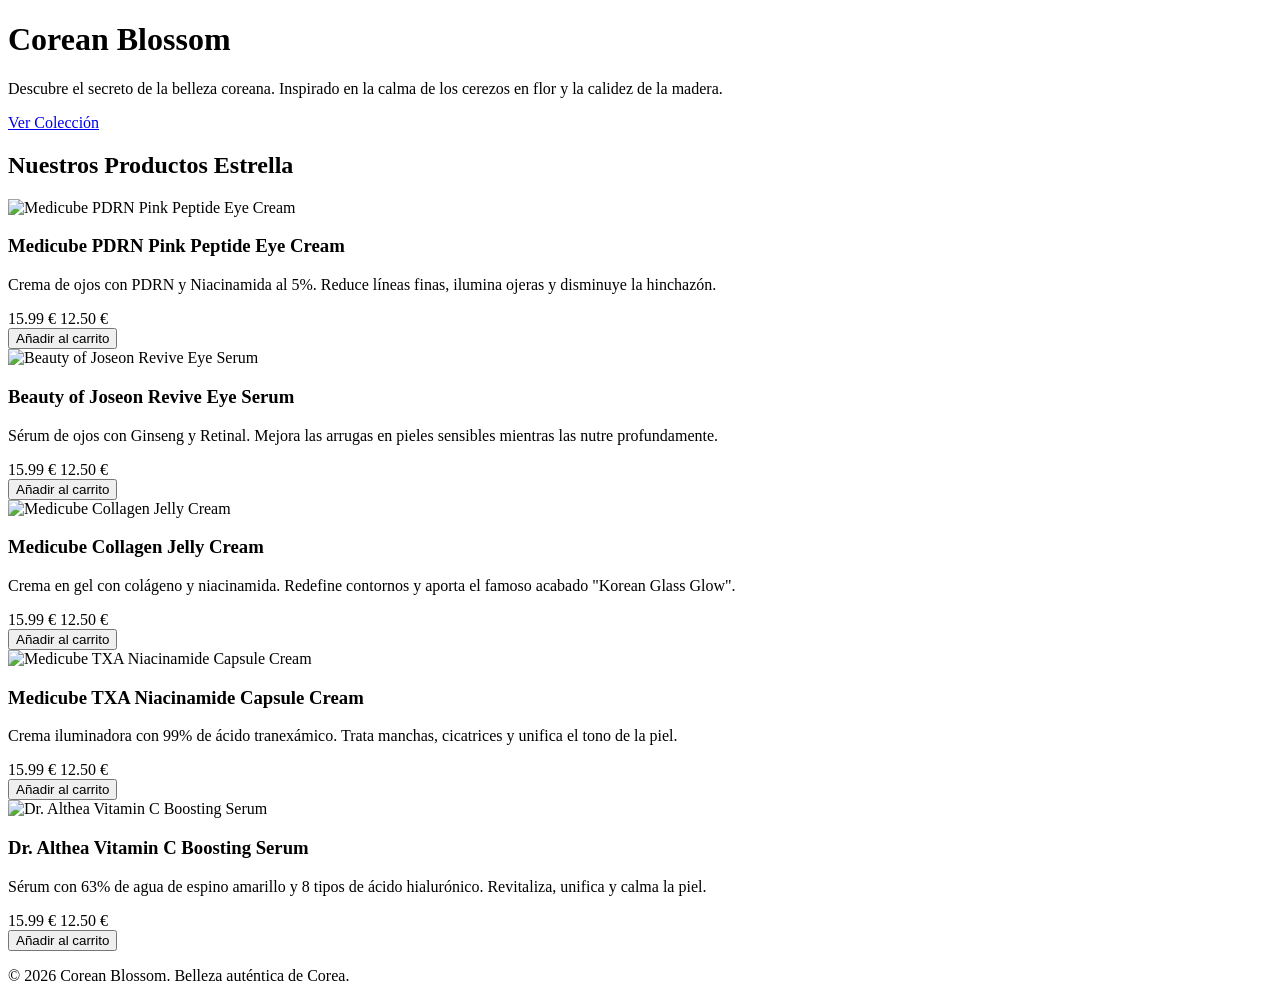
==== index.html @ 86ae6551 "Create index.html" ====
<!DOCTYPE html>
<html lang="es">
<head>
    <meta charset="UTF-8">
    <meta name="viewport" content="width=device-width, initial-scale=1.0">
    <title>Corean Blossom | Korean Skincare</title>
    <link rel="stylesheet" href="style.css">
    <!-- Fuentes de Google: Playfair Display (elegante) y Montserrat (moderna) -->
    <link href="https://fonts.googleapis.com/css2?family=Montserrat:wght@300;400;600&family=Playfair+Display:ital,wght@0,600;1,400&display=swap" rel="stylesheet">
</head>
<body>

    <!-- Cabecera / Hero Section -->
    <header class="hero">
        <div class="hero-content">
            <h1>Corean Blossom</h1>
            <p>Descubre el secreto de la belleza coreana. Inspirado en la calma de los cerezos en flor y la calidez de la madera.</p>
            <a href="#productos" class="btn-primary">Ver Colección</a>
        </div>
    </header>

    <!-- Sección de Productos -->
    <main id="productos" class="container">
        <h2 class="section-title">Nuestros Productos Estrella</h2>
        
        <div class="product-grid">

            <!-- Producto 1 -->
            <article class="product-card">
                <div class="image-container">
                    <img src="images/medicube-eye.jpg" alt="Medicube PDRN Pink Peptide Eye Cream">
                </div>
                <div class="product-info">
                    <h3>Medicube PDRN Pink Peptide Eye Cream</h3>
                    <p class="description">Crema de ojos con PDRN y Niacinamida al 5%. Reduce líneas finas, ilumina ojeras y disminuye la hinchazón.</p>
                    <div class="price-container">
                        <span class="old-price">15.99 €</span>
                        <span class="new-price">12.50 €</span>
                    </div>
                    <button class="btn-buy">Añadir al carrito</button>
                </div>
            </article>

            <!-- Producto 2 -->
            <article class="product-card">
                <div class="image-container">
                    <img src="images/joseon-serum.jpg" alt="Beauty of Joseon Revive Eye Serum">
                </div>
                <div class="product-info">
                    <h3>Beauty of Joseon Revive Eye Serum</h3>
                    <p class="description">Sérum de ojos con Ginseng y Retinal. Mejora las arrugas en pieles sensibles mientras las nutre profundamente.</p>
                    <div class="price-container">
                        <span class="old-price">15.99 €</span>
                        <span class="new-price">12.50 €</span>
                    </div>
                    <button class="btn-buy">Añadir al carrito</button>
                </div>
            </article>

            <!-- Producto 3 -->
            <article class="product-card">
                <div class="image-container">
                    <img src="images/medicube-jelly.jpg" alt="Medicube Collagen Jelly Cream">
                </div>
                <div class="product-info">
                    <h3>Medicube Collagen Jelly Cream</h3>
                    <p class="description">Crema en gel con colágeno y niacinamida. Redefine contornos y aporta el famoso acabado "Korean Glass Glow".</p>
                    <div class="price-container">
                        <span class="old-price">15.99 €</span>
                        <span class="new-price">12.50 €</span>
                    </div>
                    <button class="btn-buy">Añadir al carrito</button>
                </div>
            </article>

            <!-- Producto 4 -->
            <article class="product-card">
                <div class="image-container">
                    <img src="images/medicube-capsule.jpg" alt="Medicube TXA Niacinamide Capsule Cream">
                </div>
                <div class="product-info">
                    <h3>Medicube TXA Niacinamide Capsule Cream</h3>
                    <p class="description">Crema iluminadora con 99% de ácido tranexámico. Trata manchas, cicatrices y unifica el tono de la piel.</p>
                    <div class="price-container">
                        <span class="old-price">15.99 €</span>
                        <span class="new-price">12.50 €</span>
                    </div>
                    <button class="btn-buy">Añadir al carrito</button>
                </div>
            </article>

            <!-- Producto 5 -->
            <article class="product-card">
                <div class="image-container">
                    <img src="images/althea-serum.jpg" alt="Dr. Althea Vitamin C Boosting Serum">
                </div>
                <div class="product-info">
                    <h3>Dr. Althea Vitamin C Boosting Serum</h3>
                    <p class="description">Sérum con 63% de agua de espino amarillo y 8 tipos de ácido hialurónico. Revitaliza, unifica y calma la piel.</p>
                    <div class="price-container">
                        <span class="old-price">15.99 €</span>
                        <span class="new-price">12.50 €</span>
                    </div>
                    <button class="btn-buy">Añadir al carrito</button>
                </div>
            </article>

        </div>
    </main>

    <!-- Pie de página -->
    <footer>
        <p>&copy; 2026 Corean Blossom. Belleza auténtica de Corea.</p>
    </footer>

</body>
</html>
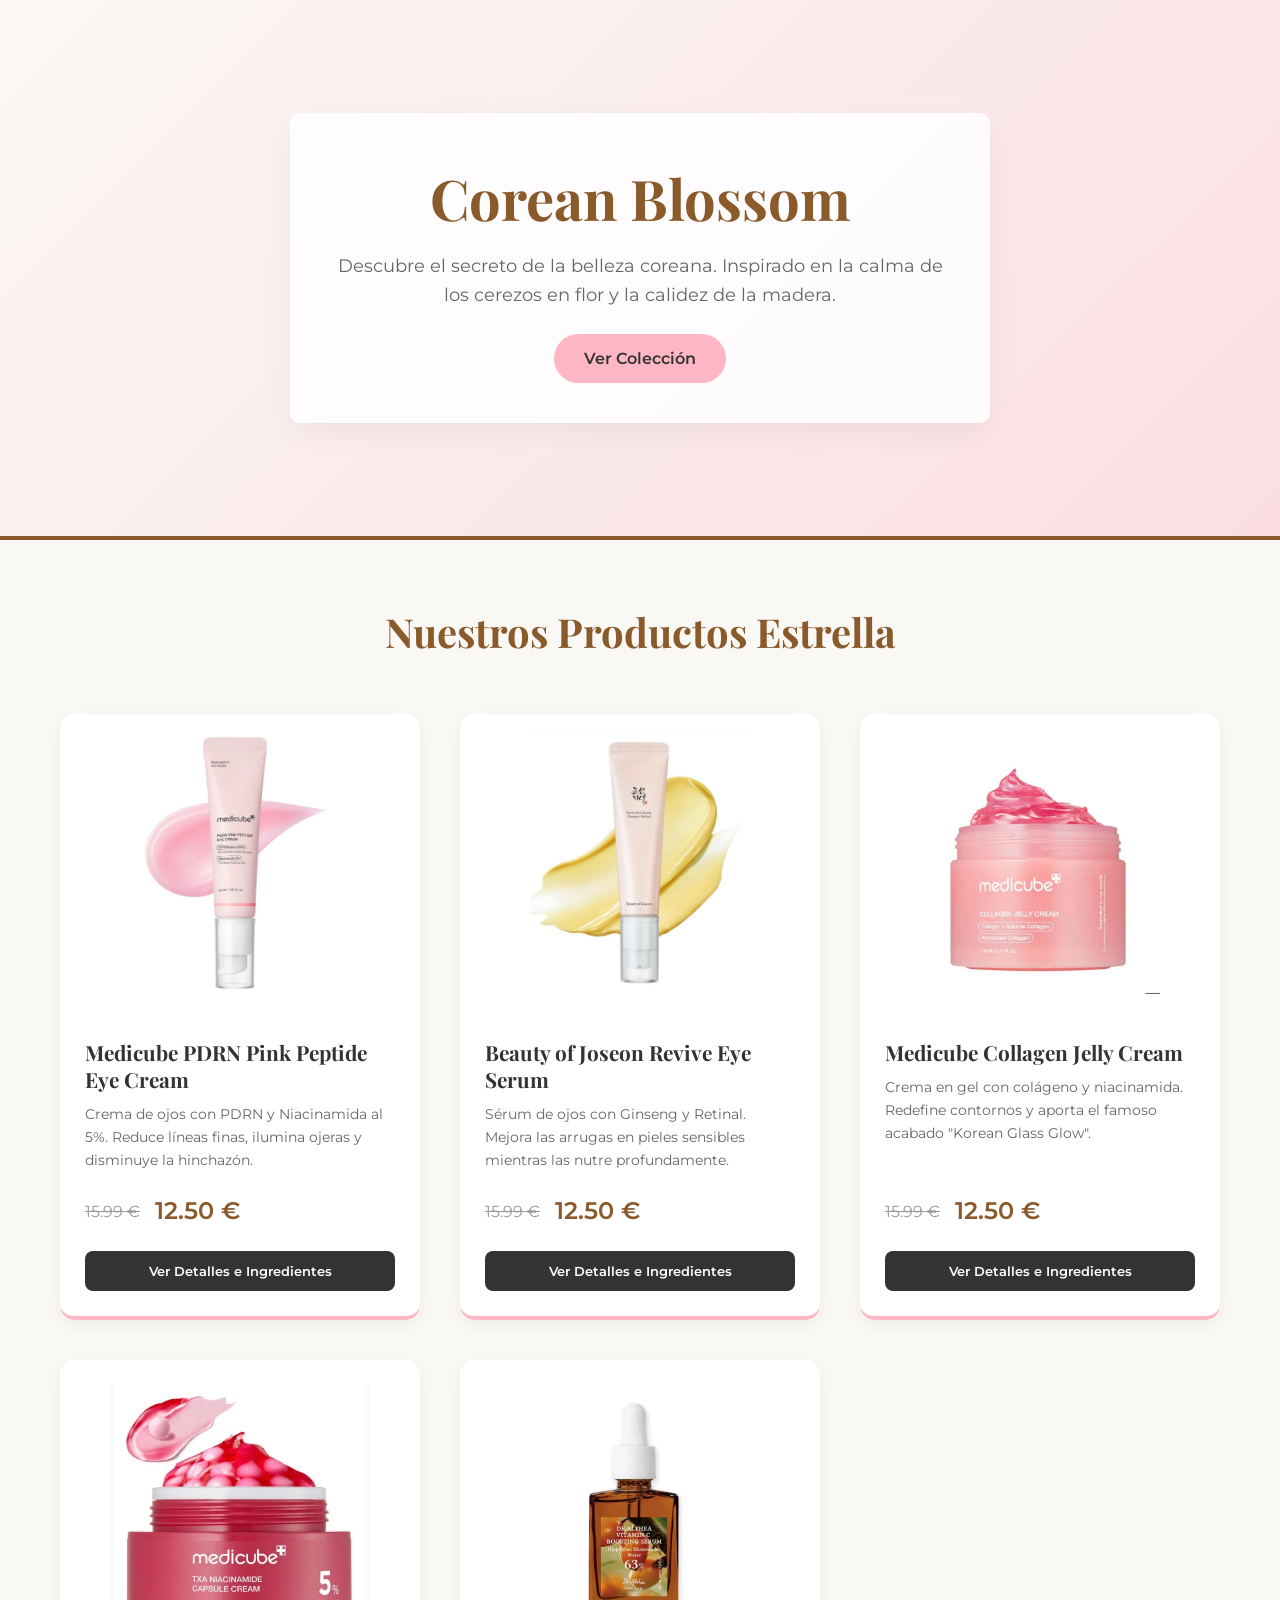
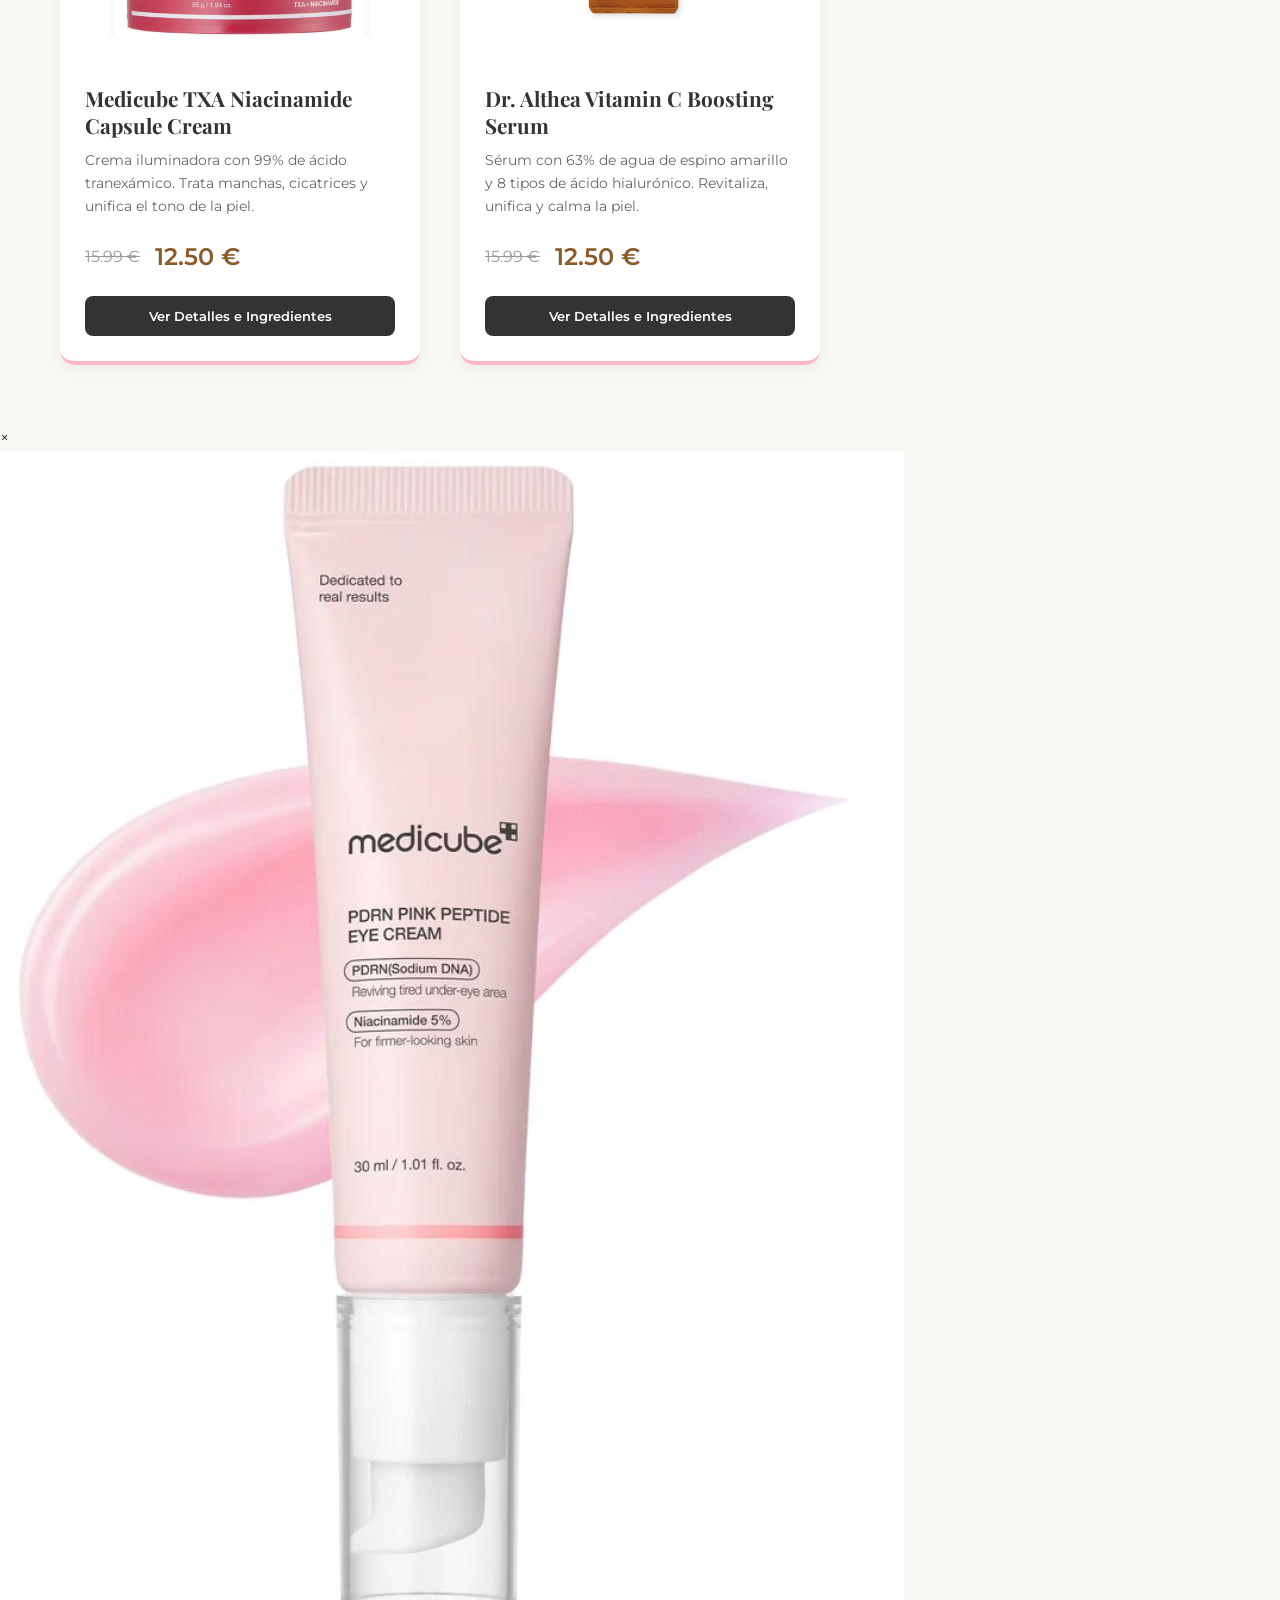
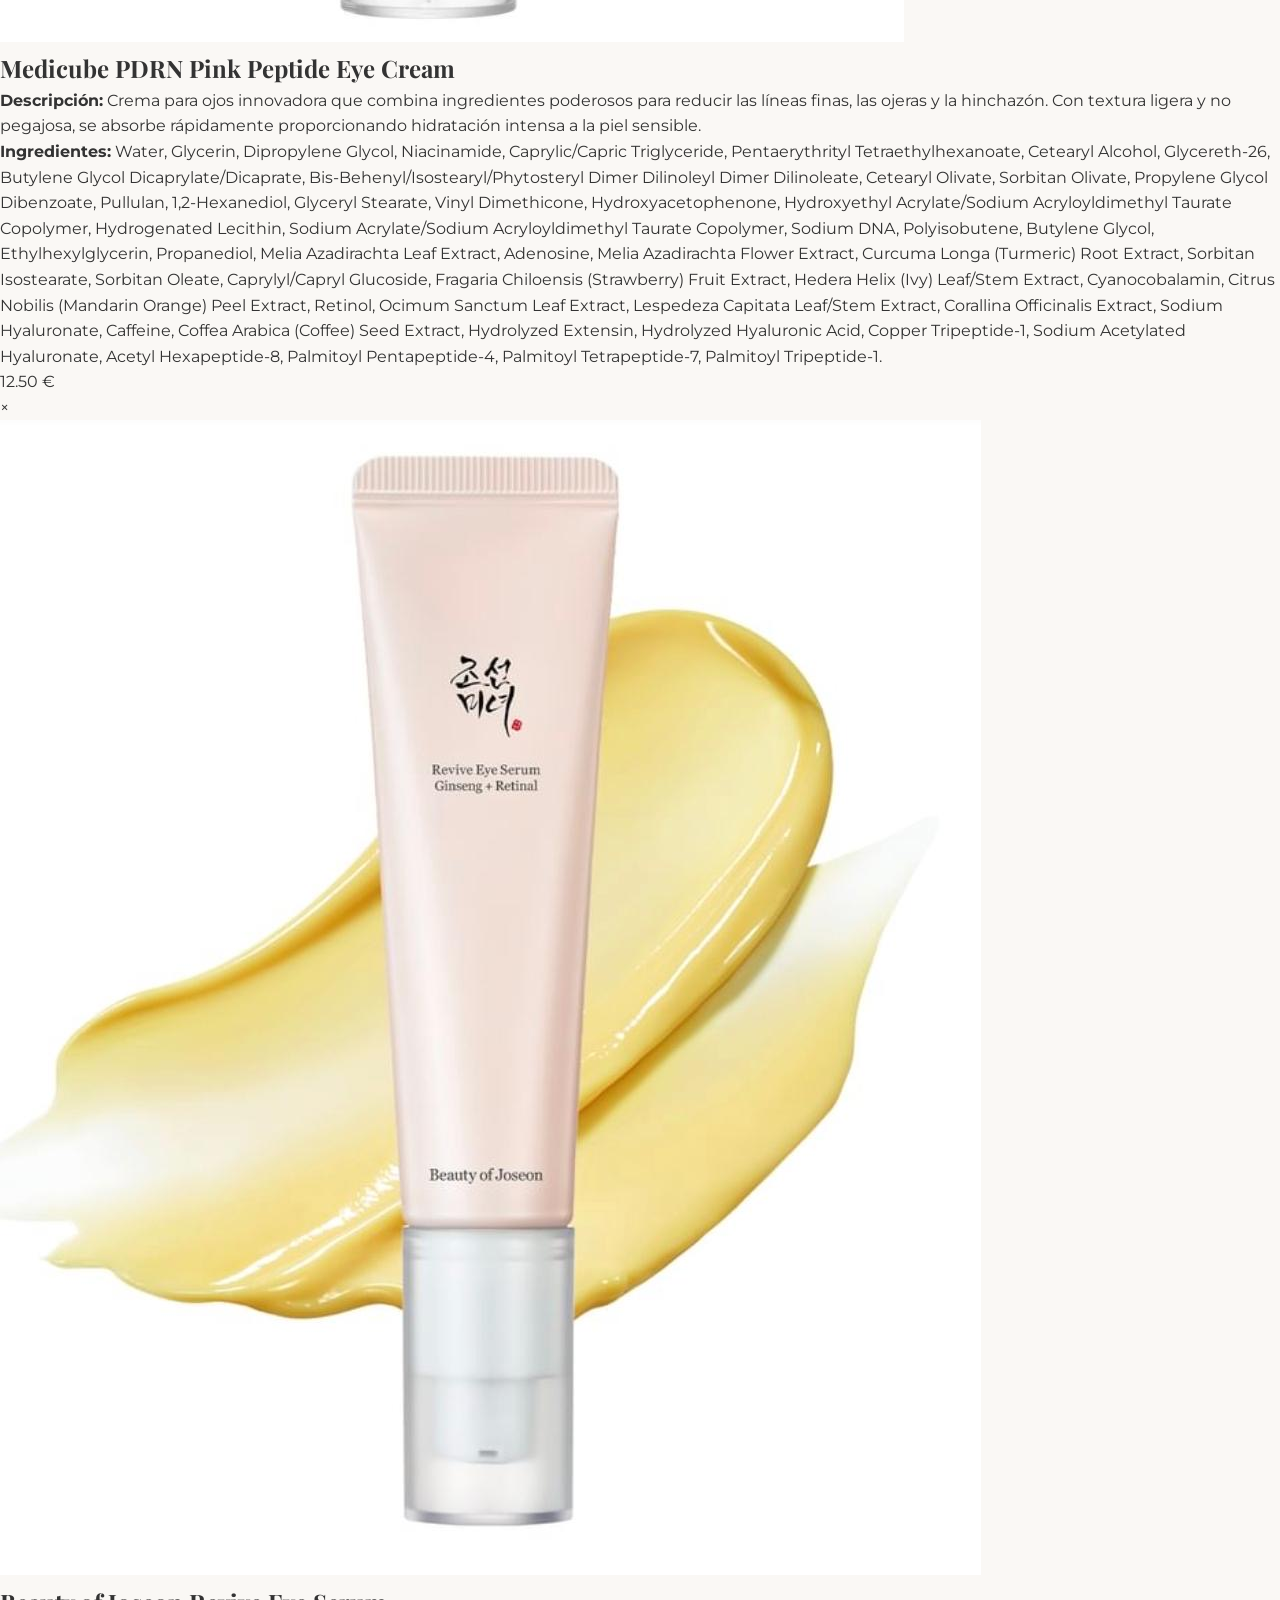
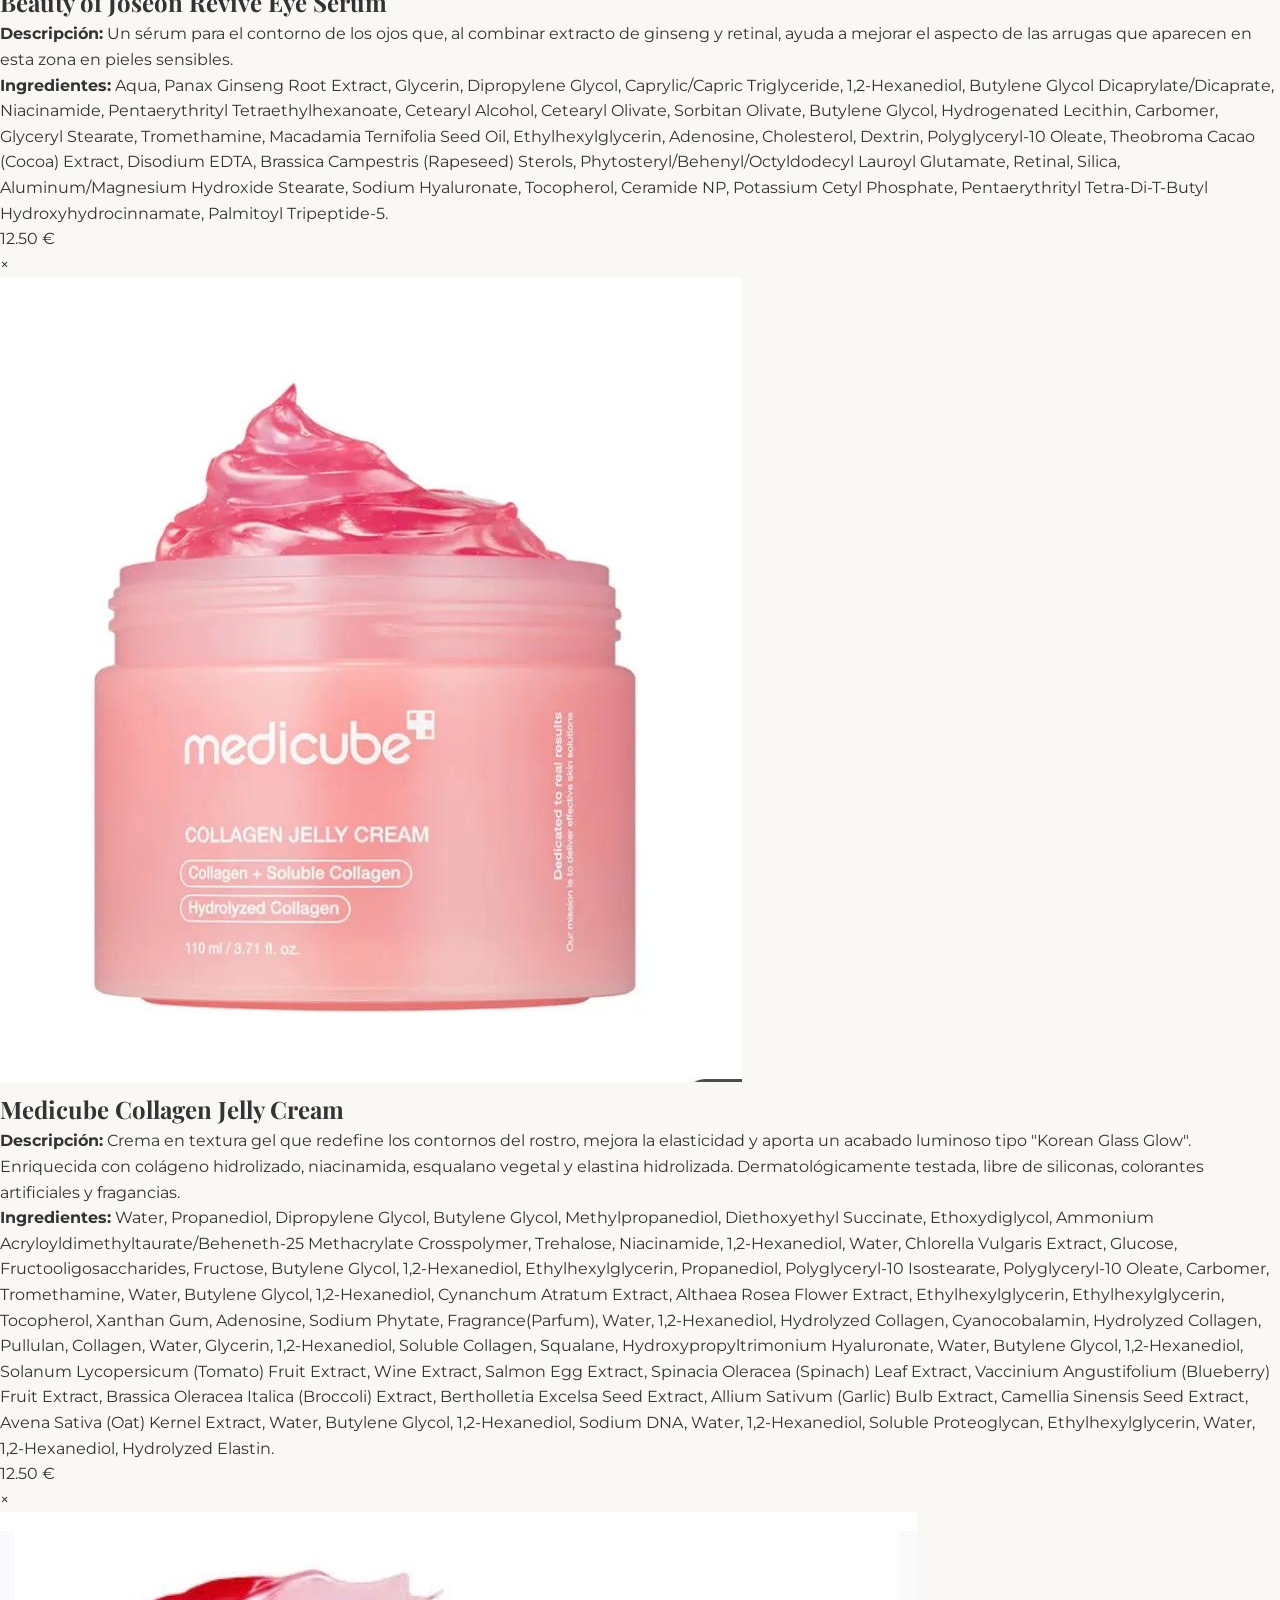
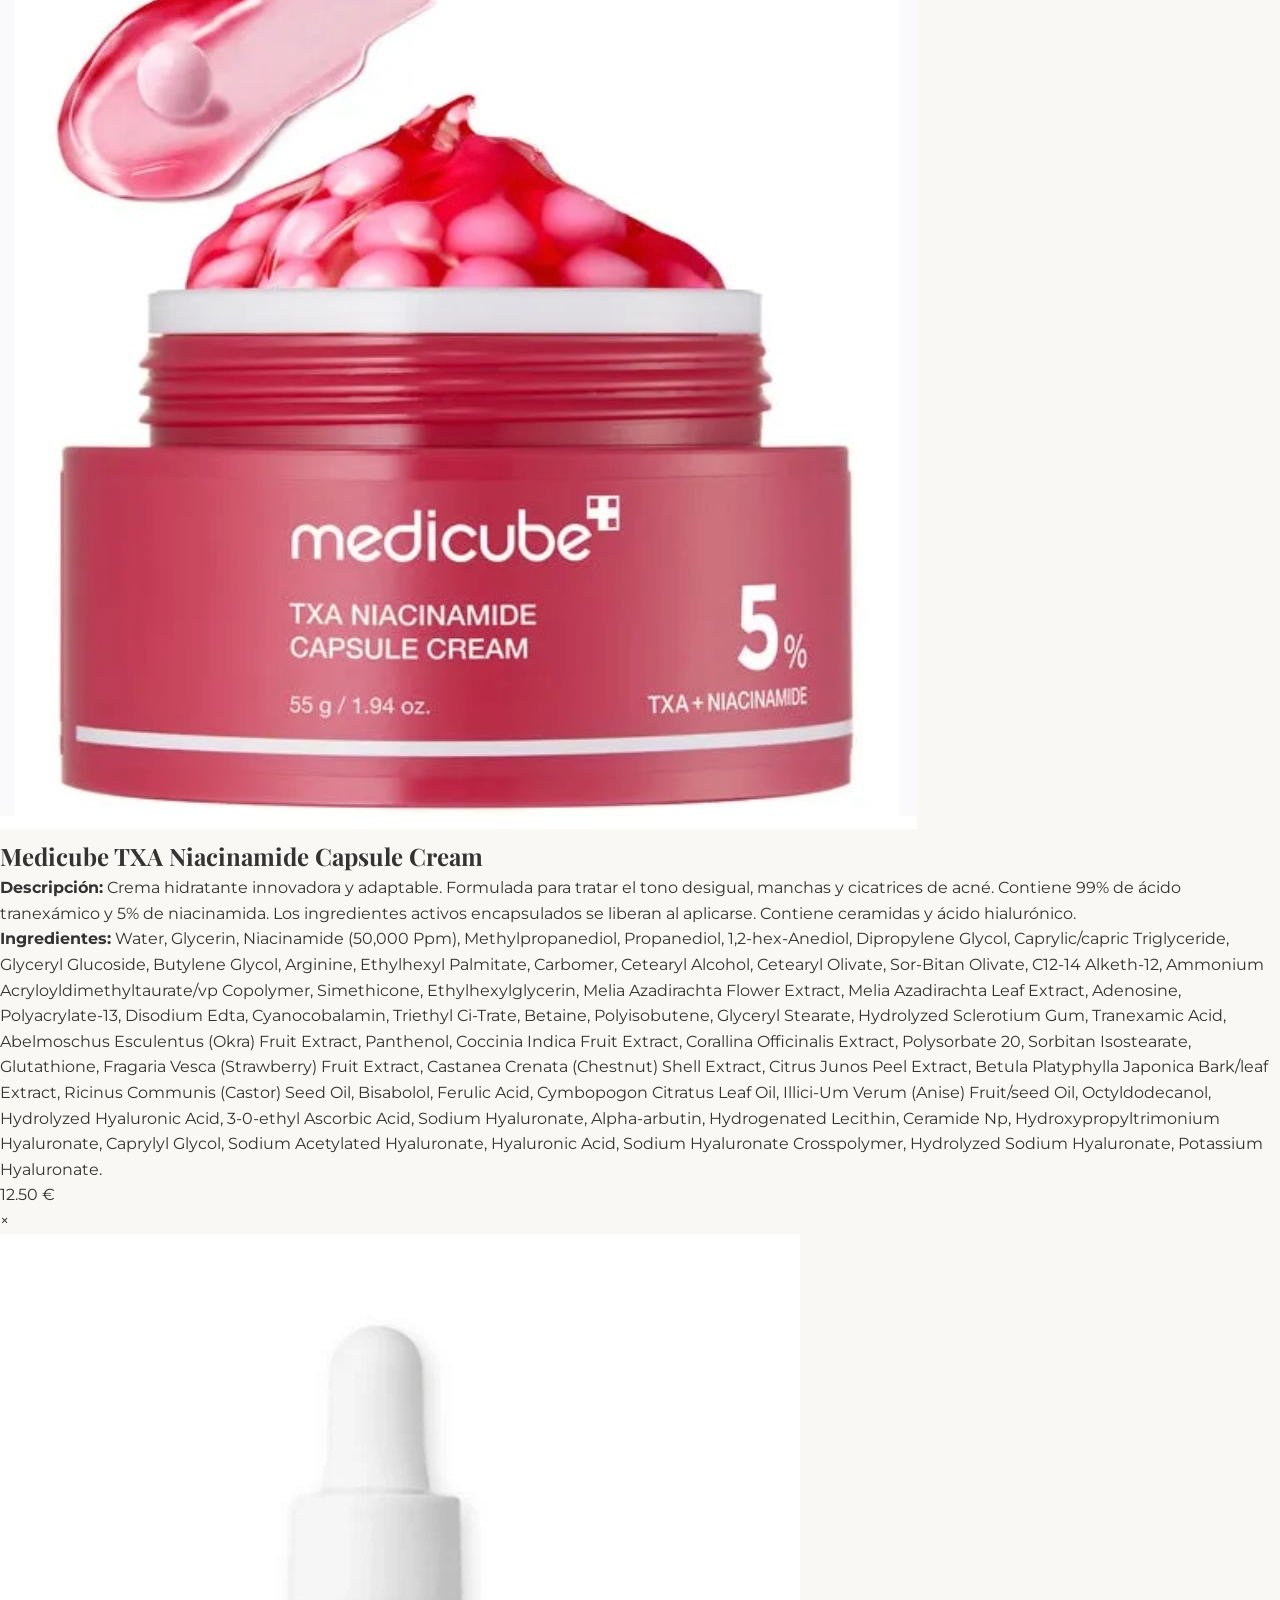
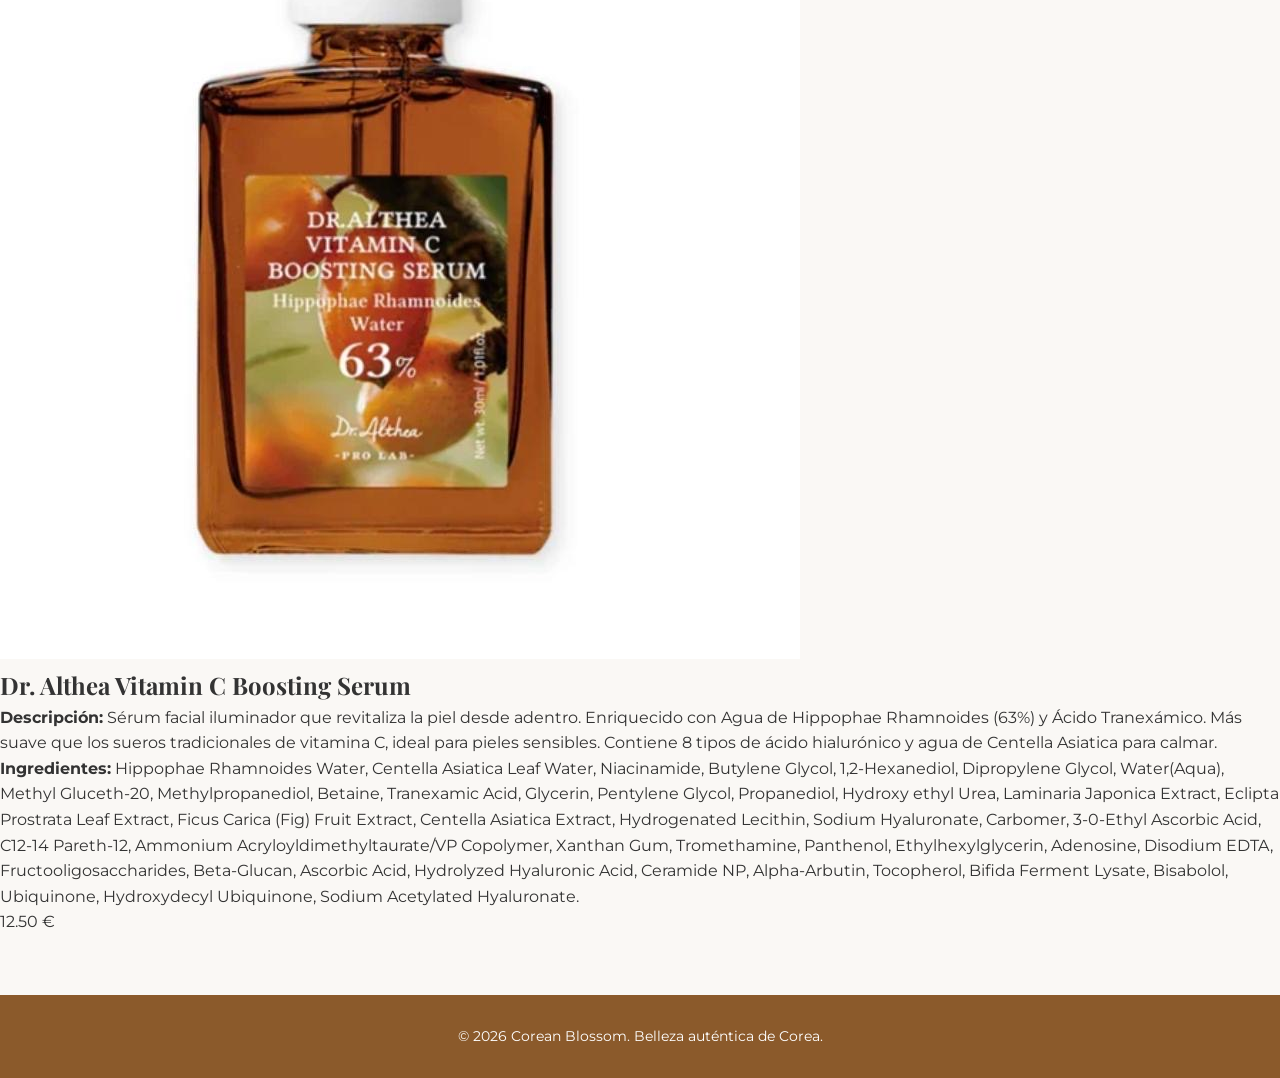
==== commit 875518ab: "Update index.html" ====
--- a/index.html
+++ b/index.html
@@ -5,7 +5,6 @@
     <meta name="viewport" content="width=device-width, initial-scale=1.0">
     <title>Corean Blossom | Korean Skincare</title>
     <link rel="stylesheet" href="style.css">
-    <!-- Fuentes de Google: Playfair Display (elegante) y Montserrat (moderna) -->
     <link href="https://fonts.googleapis.com/css2?family=Montserrat:wght@300;400;600&family=Playfair+Display:ital,wght@0,600;1,400&display=swap" rel="stylesheet">
 </head>
 <body>
@@ -37,7 +36,7 @@
                         <span class="old-price">15.99 €</span>
                         <span class="new-price">12.50 €</span>
                     </div>
-                    <button class="btn-buy">Añadir al carrito</button>
+                    <button class="btn-buy" onclick="openModal('modal1')">Ver Detalles e Ingredientes</button>
                 </div>
             </article>
 
@@ -53,7 +52,7 @@
                         <span class="old-price">15.99 €</span>
                         <span class="new-price">12.50 €</span>
                     </div>
-                    <button class="btn-buy">Añadir al carrito</button>
+                    <button class="btn-buy" onclick="openModal('modal2')">Ver Detalles e Ingredientes</button>
                 </div>
             </article>
 
@@ -69,7 +68,7 @@
                         <span class="old-price">15.99 €</span>
                         <span class="new-price">12.50 €</span>
                     </div>
-                    <button class="btn-buy">Añadir al carrito</button>
+                    <button class="btn-buy" onclick="openModal('modal3')">Ver Detalles e Ingredientes</button>
                 </div>
             </article>
 
@@ -85,7 +84,7 @@
                         <span class="old-price">15.99 €</span>
                         <span class="new-price">12.50 €</span>
                     </div>
-                    <button class="btn-buy">Añadir al carrito</button>
+                    <button class="btn-buy" onclick="openModal('modal4')">Ver Detalles e Ingredientes</button>
                 </div>
             </article>
 
@@ -101,17 +100,103 @@
                         <span class="old-price">15.99 €</span>
                         <span class="new-price">12.50 €</span>
                     </div>
-                    <button class="btn-buy">Añadir al carrito</button>
+                    <button class="btn-buy" onclick="openModal('modal5')">Ver Detalles e Ingredientes</button>
                 </div>
             </article>
 
         </div>
     </main>
+
+    <!-- ========================================== -->
+    <!-- VENTANAS MODALES (POP-UPS) -->
+    <!-- ========================================== -->
+
+    <!-- Modal 1 -->
+    <div id="modal1" class="modal">
+        <div class="modal-content">
+            <span class="close-btn" onclick="closeModal('modal1')">&times;</span>
+            <div class="modal-body">
+                <img src="images/medicube-eye.jpg" alt="Medicube Eye Cream" class="modal-img">
+                <div class="modal-text">
+                    <h2>Medicube PDRN Pink Peptide Eye Cream</h2>
+                    <p><strong>Descripción:</strong> Crema para ojos innovadora que combina ingredientes poderosos para reducir las líneas finas, las ojeras y la hinchazón. Con textura ligera y no pegajosa, se absorbe rápidamente proporcionando hidratación intensa a la piel sensible.</p>
+                    <p class="ingredients"><strong>Ingredientes:</strong> Water, Glycerin, Dipropylene Glycol, Niacinamide, Caprylic/Capric Triglyceride, Pentaerythrityl Tetraethylhexanoate, Cetearyl Alcohol, Glycereth-26, Butylene Glycol Dicaprylate/Dicaprate, Bis-Behenyl/Isostearyl/Phytosteryl Dimer Dilinoleyl Dimer Dilinoleate, Cetearyl Olivate, Sorbitan Olivate, Propylene Glycol Dibenzoate, Pullulan, 1,2-Hexanediol, Glyceryl Stearate, Vinyl Dimethicone, Hydroxyacetophenone, Hydroxyethyl Acrylate/Sodium Acryloyldimethyl Taurate Copolymer, Hydrogenated Lecithin, Sodium Acrylate/Sodium Acryloyldimethyl Taurate Copolymer, Sodium DNA, Polyisobutene, Butylene Glycol, Ethylhexylglycerin, Propanediol, Melia Azadirachta Leaf Extract, Adenosine, Melia Azadirachta Flower Extract, Curcuma Longa (Turmeric) Root Extract, Sorbitan Isostearate, Sorbitan Oleate, Caprylyl/Capryl Glucoside, Fragaria Chiloensis (Strawberry) Fruit Extract, Hedera Helix (Ivy) Leaf/Stem Extract, Cyanocobalamin, Citrus Nobilis (Mandarin Orange) Peel Extract, Retinol, Ocimum Sanctum Leaf Extract, Lespedeza Capitata Leaf/Stem Extract, Corallina Officinalis Extract, Sodium Hyaluronate, Caffeine, Coffea Arabica (Coffee) Seed Extract, Hydrolyzed Extensin, Hydrolyzed Hyaluronic Acid, Copper Tripeptide-1, Sodium Acetylated Hyaluronate, Acetyl Hexapeptide-8, Palmitoyl Pentapeptide-4, Palmitoyl Tetrapeptide-7, Palmitoyl Tripeptide-1.</p>
+                    <div class="modal-price">12.50 €</div>
+                </div>
+            </div>
+        </div>
+    </div>
+
+    <!-- Modal 2 -->
+    <div id="modal2" class="modal">
+        <div class="modal-content">
+            <span class="close-btn" onclick="closeModal('modal2')">&times;</span>
+            <div class="modal-body">
+                <img src="images/joseon-serum.jpg" alt="Beauty of Joseon" class="modal-img">
+                <div class="modal-text">
+                    <h2>Beauty of Joseon Revive Eye Serum</h2>
+                    <p><strong>Descripción:</strong> Un sérum para el contorno de los ojos que, al combinar extracto de ginseng y retinal, ayuda a mejorar el aspecto de las arrugas que aparecen en esta zona en pieles sensibles.</p>
+                    <p class="ingredients"><strong>Ingredientes:</strong> Aqua, Panax Ginseng Root Extract, Glycerin, Dipropylene Glycol, Caprylic/Capric Triglyceride, 1,2-Hexanediol, Butylene Glycol Dicaprylate/Dicaprate, Niacinamide, Pentaerythrityl Tetraethylhexanoate, Cetearyl Alcohol, Cetearyl Olivate, Sorbitan Olivate, Butylene Glycol, Hydrogenated Lecithin, Carbomer, Glyceryl Stearate, Tromethamine, Macadamia Ternifolia Seed Oil, Ethylhexylglycerin, Adenosine, Cholesterol, Dextrin, Polyglyceryl-10 Oleate, Theobroma Cacao (Cocoa) Extract, Disodium EDTA, Brassica Campestris (Rapeseed) Sterols, Phytosteryl/Behenyl/Octyldodecyl Lauroyl Glutamate, Retinal, Silica, Aluminum/Magnesium Hydroxide Stearate, Sodium Hyaluronate, Tocopherol, Ceramide NP, Potassium Cetyl Phosphate, Pentaerythrityl Tetra-Di-T-Butyl Hydroxyhydrocinnamate, Palmitoyl Tripeptide-5.</p>
+                    <div class="modal-price">12.50 €</div>
+                </div>
+            </div>
+        </div>
+    </div>
+
+    <!-- Modal 3 -->
+    <div id="modal3" class="modal">
+        <div class="modal-content">
+            <span class="close-btn" onclick="closeModal('modal3')">&times;</span>
+            <div class="modal-body">
+                <img src="images/medicube-jelly.jpg" alt="Medicube Jelly Cream" class="modal-img">
+                <div class="modal-text">
+                    <h2>Medicube Collagen Jelly Cream</h2>
+                    <p><strong>Descripción:</strong> Crema en textura gel que redefine los contornos del rostro, mejora la elasticidad y aporta un acabado luminoso tipo "Korean Glass Glow". Enriquecida con colágeno hidrolizado, niacinamida, esqualano vegetal y elastina hidrolizada. Dermatológicamente testada, libre de siliconas, colorantes artificiales y fragancias.</p>
+                    <p class="ingredients"><strong>Ingredientes:</strong> Water, Propanediol, Dipropylene Glycol, Butylene Glycol, Methylpropanediol, Diethoxyethyl Succinate, Ethoxydiglycol, Ammonium Acryloyldimethyltaurate/Beheneth-25 Methacrylate Crosspolymer, Trehalose, Niacinamide, 1,2-Hexanediol, Water, Chlorella Vulgaris Extract, Glucose, Fructooligosaccharides, Fructose, Butylene Glycol, 1,2-Hexanediol, Ethylhexylglycerin, Propanediol, Polyglyceryl-10 Isostearate, Polyglyceryl-10 Oleate, Carbomer, Tromethamine, Water, Butylene Glycol, 1,2-Hexanediol, Cynanchum Atratum Extract, Althaea Rosea Flower Extract, Ethylhexylglycerin, Ethylhexylglycerin, Tocopherol, Xanthan Gum, Adenosine, Sodium Phytate, Fragrance(Parfum), Water, 1,2-Hexanediol, Hydrolyzed Collagen, Cyanocobalamin, Hydrolyzed Collagen, Pullulan, Collagen, Water, Glycerin, 1,2-Hexanediol, Soluble Collagen, Squalane, Hydroxypropyltrimonium Hyaluronate, Water, Butylene Glycol, 1,2-Hexanediol, Solanum Lycopersicum (Tomato) Fruit Extract, Wine Extract, Salmon Egg Extract, Spinacia Oleracea (Spinach) Leaf Extract, Vaccinium Angustifolium (Blueberry) Fruit Extract, Brassica Oleracea Italica (Broccoli) Extract, Bertholletia Excelsa Seed Extract, Allium Sativum (Garlic) Bulb Extract, Camellia Sinensis Seed Extract, Avena Sativa (Oat) Kernel Extract, Water, Butylene Glycol, 1,2-Hexanediol, Sodium DNA, Water, 1,2-Hexanediol, Soluble Proteoglycan, Ethylhexylglycerin, Water, 1,2-Hexanediol, Hydrolyzed Elastin.</p>
+                    <div class="modal-price">12.50 €</div>
+                </div>
+            </div>
+        </div>
+    </div>
+
+    <!-- Modal 4 -->
+    <div id="modal4" class="modal">
+        <div class="modal-content">
+            <span class="close-btn" onclick="closeModal('modal4')">&times;</span>
+            <div class="modal-body">
+                <img src="images/medicube-capsule.jpg" alt="Medicube Capsule Cream" class="modal-img">
+                <div class="modal-text">
+                    <h2>Medicube TXA Niacinamide Capsule Cream</h2>
+                    <p><strong>Descripción:</strong> Crema hidratante innovadora y adaptable. Formulada para tratar el tono desigual, manchas y cicatrices de acné. Contiene 99% de ácido tranexámico y 5% de niacinamida. Los ingredientes activos encapsulados se liberan al aplicarse. Contiene ceramidas y ácido hialurónico.</p>
+                    <p class="ingredients"><strong>Ingredientes:</strong> Water, Glycerin, Niacinamide (50,000 Ppm), Methylpropanediol, Propanediol, 1,2-hex-Anediol, Dipropylene Glycol, Caprylic/capric Triglyceride, Glyceryl Glucoside, Butylene Glycol, Arginine, Ethylhexyl Palmitate, Carbomer, Cetearyl Alcohol, Cetearyl Olivate, Sor-Bitan Olivate, C12-14 Alketh-12, Ammonium Acryloyldimethyltaurate/vp Copolymer, Simethicone, Ethylhexylglycerin, Melia Azadirachta Flower Extract, Melia Azadirachta Leaf Extract, Adenosine, Polyacrylate-13, Disodium Edta, Cyanocobalamin, Triethyl Ci-Trate, Betaine, Polyisobutene, Glyceryl Stearate, Hydrolyzed Sclerotium Gum, Tranexamic Acid, Abelmoschus Esculentus (Okra) Fruit Extract, Panthenol, Coccinia Indica Fruit Extract, Corallina Officinalis Extract, Polysorbate 20, Sorbitan Isostearate, Glutathione, Fragaria Vesca (Strawberry) Fruit Extract, Castanea Crenata (Chestnut) Shell Extract, Citrus Junos Peel Extract, Betula Platyphylla Japonica Bark/leaf Extract, Ricinus Communis (Castor) Seed Oil, Bisabolol, Ferulic Acid, Cymbopogon Citratus Leaf Oil, Illici-Um Verum (Anise) Fruit/seed Oil, Octyldodecanol, Hydrolyzed Hyaluronic Acid, 3-0-ethyl Ascorbic Acid, Sodium Hyaluronate, Alpha-arbutin, Hydrogenated Lecithin, Ceramide Np, Hydroxypropyltrimonium Hyaluronate, Caprylyl Glycol, Sodium Acetylated Hyaluronate, Hyaluronic Acid, Sodium Hyaluronate Crosspolymer, Hydrolyzed Sodium Hyaluronate, Potassium Hyaluronate.</p>
+                    <div class="modal-price">12.50 €</div>
+                </div>
+            </div>
+        </div>
+    </div>
+
+    <!-- Modal 5 -->
+    <div id="modal5" class="modal">
+        <div class="modal-content">
+            <span class="close-btn" onclick="closeModal('modal5')">&times;</span>
+            <div class="modal-body">
+                <img src="images/althea-serum.jpg" alt="Dr. Althea Serum" class="modal-img">
+                <div class="modal-text">
+                    <h2>Dr. Althea Vitamin C Boosting Serum</h2>
+                    <p><strong>Descripción:</strong> Sérum facial iluminador que revitaliza la piel desde adentro. Enriquecido con Agua de Hippophae Rhamnoides (63%) y Ácido Tranexámico. Más suave que los sueros tradicionales de vitamina C, ideal para pieles sensibles. Contiene 8 tipos de ácido hialurónico y agua de Centella Asiatica para calmar.</p>
+                    <p class="ingredients"><strong>Ingredientes:</strong> Hippophae Rhamnoides Water, Centella Asiatica Leaf Water, Niacinamide, Butylene Glycol, 1,2-Hexanediol, Dipropylene Glycol, Water(Aqua), Methyl Gluceth-20, Methylpropanediol, Betaine, Tranexamic Acid, Glycerin, Pentylene Glycol, Propanediol, Hydroxy ethyl Urea, Laminaria Japonica Extract, Eclipta Prostrata Leaf Extract, Ficus Carica (Fig) Fruit Extract, Centella Asiatica Extract, Hydrogenated Lecithin, Sodium Hyaluronate, Carbomer, 3-0-Ethyl Ascorbic Acid, C12-14 Pareth-12, Ammonium Acryloyldimethyltaurate/VP Copolymer, Xanthan Gum, Tromethamine, Panthenol, Ethylhexylglycerin, Adenosine, Disodium EDTA, Fructooligosaccharides, Beta-Glucan, Ascorbic Acid, Hydrolyzed Hyaluronic Acid, Ceramide NP, Alpha-Arbutin, Tocopherol, Bifida Ferment Lysate, Bisabolol, Ubiquinone, Hydroxydecyl Ubiquinone, Sodium Acetylated Hyaluronate.</p>
+                    <div class="modal-price">12.50 €</div>
+                </div>
+            </div>
+        </div>
+    </div>
 
     <!-- Pie de página -->
     <footer>
         <p>&copy; 2026 Corean Blossom. Belleza auténtica de Corea.</p>
     </footer>
 
+    <!-- Enlace al archivo JavaScript -->
+    <script src="script.js"></script>
 </body>
 </html>
--- a/style.css
+++ b/style.css
@@ -0,0 +1,212 @@
+/* --- Variables de Color (Temática Cerezo y Madera) --- */
+:root {
+    --bg-color: #faf8f5; /* Blanco cálido */
+    --wood-color: #8b5a2b; /* Marrón madera */
+    --cherry-blossom: #ffb7c5; /* Rosa cerezo */
+    --cherry-dark: #e89ca8; /* Rosa cerezo oscuro */
+    --text-main: #333333;
+    --text-light: #666666;
+    --white: #ffffff;
+}
+
+/* --- Reset y Estilos Base --- */
+* {
+    margin: 0;
+    padding: 0;
+    box-sizing: border-box;
+}
+
+body {
+    font-family: 'Montserrat', sans-serif;
+    background-color: var(--bg-color);
+    color: var(--text-main);
+    line-height: 1.6;
+}
+
+/* --- Tipografía --- */
+h1, h2, h3 {
+    font-family: 'Playfair Display', serif;
+}
+
+/* --- Cabecera (Hero) --- */
+.hero {
+    background: linear-gradient(135deg, rgba(250, 248, 245, 0.9) 0%, rgba(255, 183, 197, 0.4) 100%), url('https://images.unsplash.com/photo-1522383225653-ed111181a951?ixlib=rb-4.0.3&auto=format&fit=crop&w=1920&q=80') center/cover;
+    height: 60vh;
+    display: flex;
+    align-items: center;
+    justify-content: center;
+    text-align: center;
+    padding: 20px;
+    border-bottom: 4px solid var(--wood-color);
+}
+
+.hero-content {
+    background-color: rgba(255, 255, 255, 0.85);
+    padding: 40px;
+    border-radius: 10px;
+    box-shadow: 0 10px 30px rgba(0,0,0,0.05);
+    max-width: 700px;
+}
+
+.hero h1 {
+    font-size: 3.5rem;
+    color: var(--wood-color);
+    margin-bottom: 10px;
+}
+
+.hero p {
+    font-size: 1.1rem;
+    color: var(--text-light);
+    margin-bottom: 25px;
+}
+
+.btn-primary {
+    display: inline-block;
+    background-color: var(--cherry-blossom);
+    color: var(--text-main);
+    padding: 12px 30px;
+    text-decoration: none;
+    border-radius: 30px;
+    font-weight: 600;
+    transition: all 0.3s ease;
+}
+
+.btn-primary:hover {
+    background-color: var(--cherry-dark);
+    transform: translateY(-3px);
+}
+
+/* --- Contenedor Principal --- */
+.container {
+    max-width: 1200px;
+    margin: 60px auto;
+    padding: 0 20px;
+}
+
+.section-title {
+    text-align: center;
+    font-size: 2.5rem;
+    color: var(--wood-color);
+    margin-bottom: 50px;
+}
+
+/* --- Grid de Productos --- */
+.product-grid {
+    display: grid;
+    grid-template-columns: repeat(auto-fit, minmax(300px, 1fr));
+    gap: 40px;
+}
+
+/* --- Tarjeta de Producto --- */
+.product-card {
+    background-color: var(--white);
+    border-radius: 15px;
+    overflow: hidden;
+    box-shadow: 0 5px 15px rgba(0,0,0,0.05);
+    transition: transform 0.3s ease, box-shadow 0.3s ease;
+    border-bottom: 4px solid var(--cherry-blossom);
+    display: flex;
+    flex-direction: column;
+}
+
+.product-card:hover {
+    transform: translateY(-10px);
+    box-shadow: 0 15px 30px rgba(139, 90, 43, 0.15); /* Sombra tono madera */
+}
+
+.image-container {
+    height: 300px;
+    padding: 20px;
+    display: flex;
+    align-items: center;
+    justify-content: center;
+    background-color: #fff;
+}
+
+.image-container img {
+    max-height: 100%;
+    max-width: 100%;
+    object-fit: contain;
+    transition: transform 0.4s ease;
+}
+
+.product-card:hover .image-container img {
+    transform: scale(1.08);
+}
+
+.product-info {
+    padding: 25px;
+    flex-grow: 1;
+    display: flex;
+    flex-direction: column;
+}
+
+.product-info h3 {
+    font-size: 1.3rem;
+    color: var(--text-main);
+    margin-bottom: 10px;
+    line-height: 1.3;
+}
+
+.description {
+    font-size: 0.9rem;
+    color: var(--text-light);
+    margin-bottom: 20px;
+    flex-grow: 1;
+}
+
+.price-container {
+    display: flex;
+    align-items: center;
+    gap: 15px;
+    margin-bottom: 20px;
+}
+
+.old-price {
+    text-decoration: line-through;
+    color: #999;
+    font-size: 1rem;
+}
+
+.new-price {
+    font-size: 1.5rem;
+    font-weight: 600;
+    color: var(--wood-color);
+}
+
+.btn-buy {
+    width: 100%;
+    background-color: var(--text-main);
+    color: var(--white);
+    border: none;
+    padding: 12px;
+    font-family: 'Montserrat', sans-serif;
+    font-weight: 600;
+    border-radius: 8px;
+    cursor: pointer;
+    transition: background-color 0.3s ease;
+}
+
+.btn-buy:hover {
+    background-color: var(--wood-color);
+}
+
+/* --- Footer --- */
+footer {
+    text-align: center;
+    padding: 30px;
+    background-color: var(--wood-color);
+    color: var(--white);
+    margin-top: 60px;
+    font-size: 0.9rem;
+}
+
+/* --- Responsive --- */
+@media (max-width: 768px) {
+    .hero h1 {
+        font-size: 2.5rem;
+    }
+    .section-title {
+        font-size: 2rem;
+    }
+}
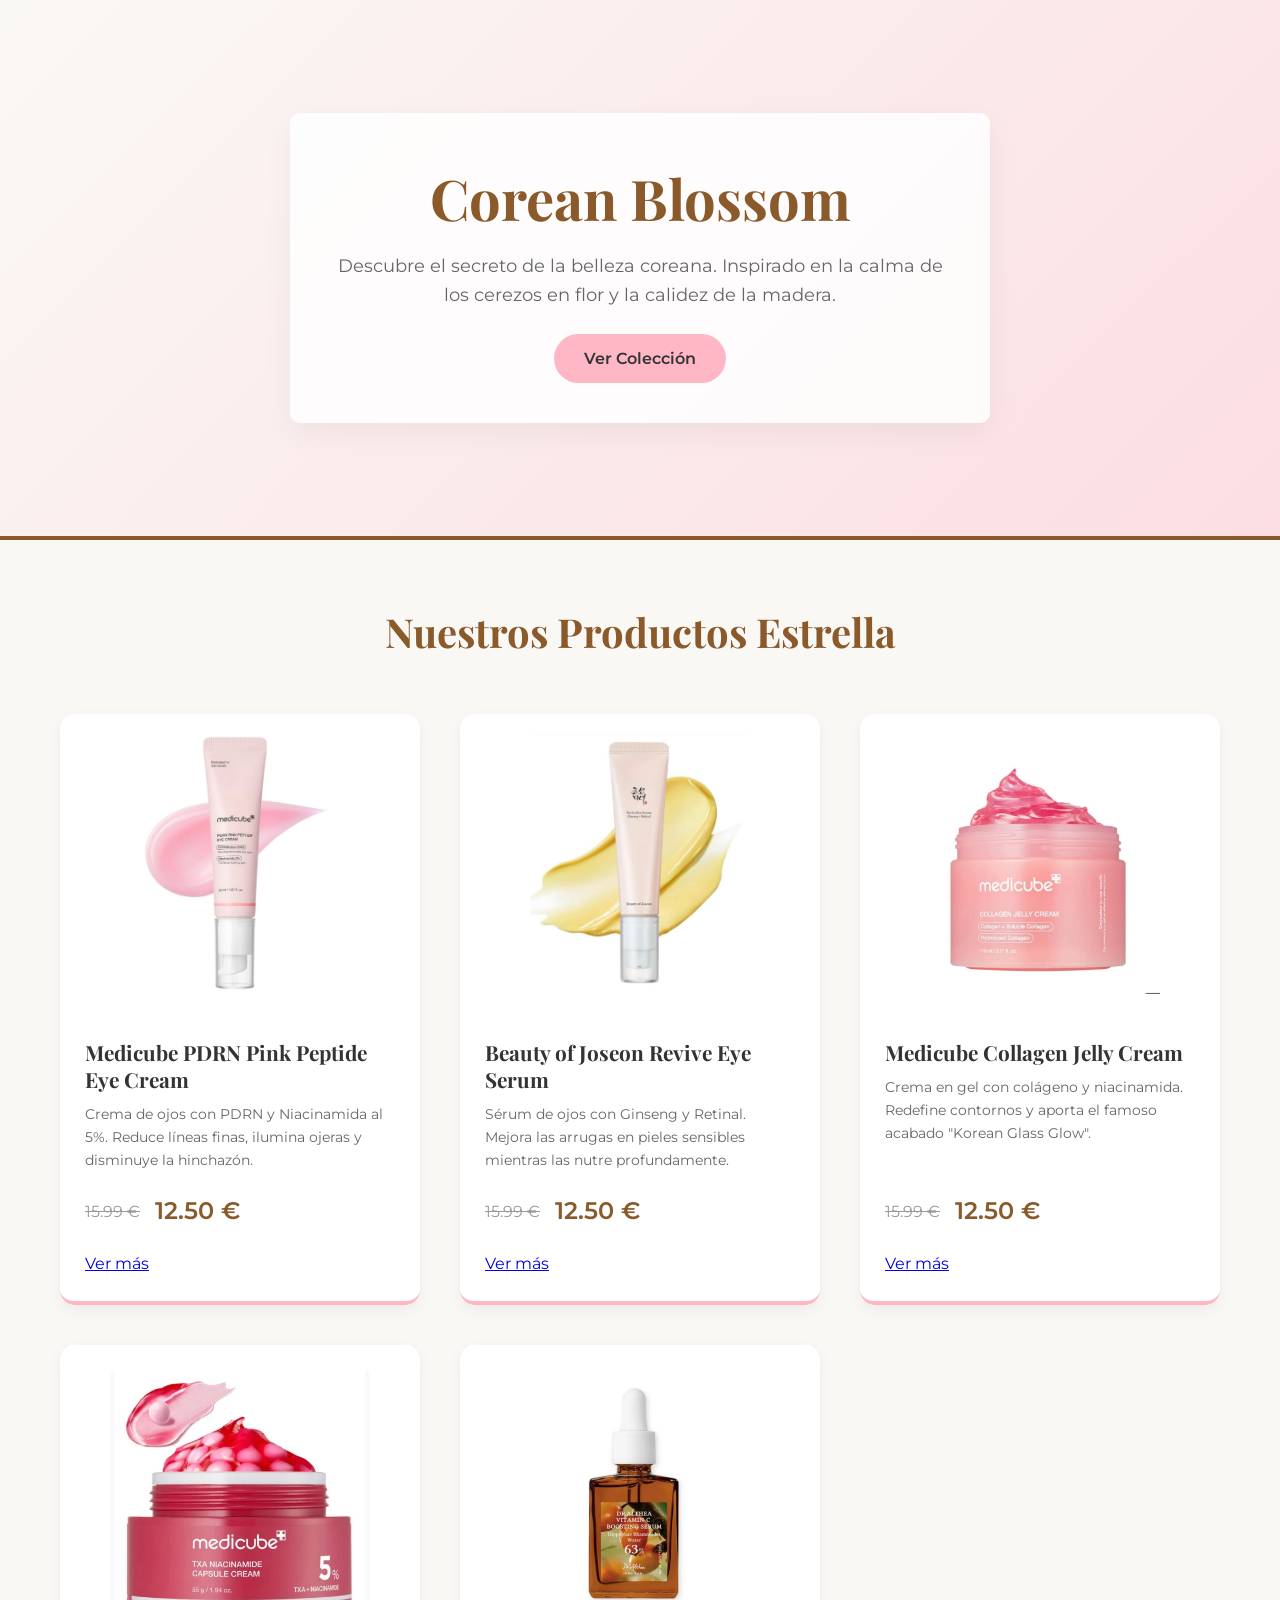
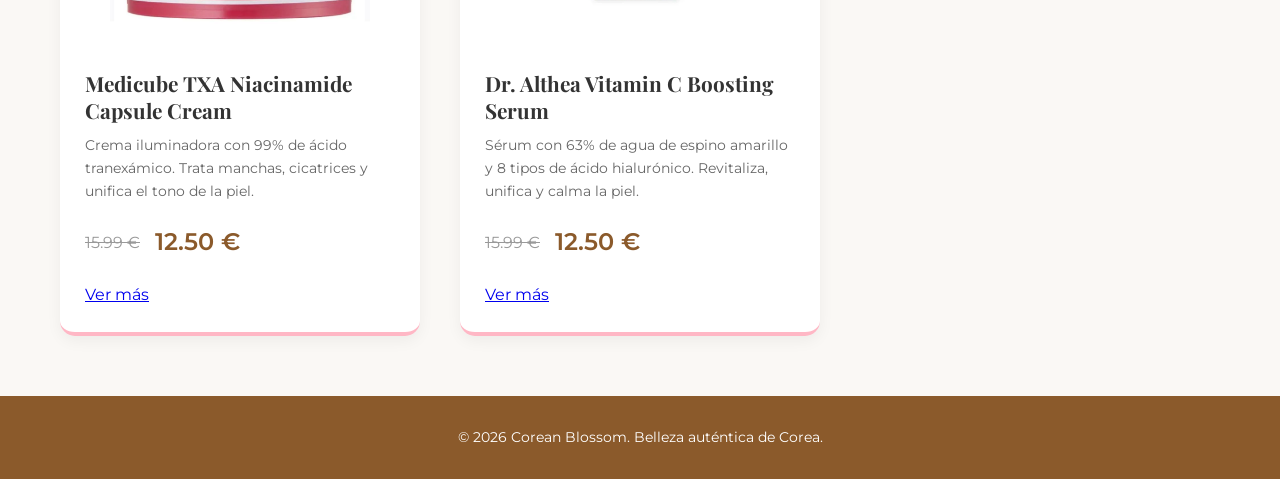
==== commit 0f0f1b1c: "Update index.html" ====
--- a/index.html
+++ b/index.html
@@ -9,7 +9,6 @@
 </head>
 <body>
 
-    <!-- Cabecera / Hero Section -->
     <header class="hero">
         <div class="hero-content">
             <h1>Corean Blossom</h1>
@@ -18,7 +17,6 @@
         </div>
     </header>
 
-    <!-- Sección de Productos -->
     <main id="productos" class="container">
         <h2 class="section-title">Nuestros Productos Estrella</h2>
         
@@ -36,7 +34,7 @@
                         <span class="old-price">15.99 €</span>
                         <span class="new-price">12.50 €</span>
                     </div>
-                    <button class="btn-buy" onclick="openModal('modal1')">Ver Detalles e Ingredientes</button>
+                    <a href="product-1.html" class="btn-more">Ver más</a>
                 </div>
             </article>
 
@@ -52,7 +50,7 @@
                         <span class="old-price">15.99 €</span>
                         <span class="new-price">12.50 €</span>
                     </div>
-                    <button class="btn-buy" onclick="openModal('modal2')">Ver Detalles e Ingredientes</button>
+                    <a href="product-2.html" class="btn-more">Ver más</a>
                 </div>
             </article>
 
@@ -68,7 +66,7 @@
                         <span class="old-price">15.99 €</span>
                         <span class="new-price">12.50 €</span>
                     </div>
-                    <button class="btn-buy" onclick="openModal('modal3')">Ver Detalles e Ingredientes</button>
+                    <a href="product-3.html" class="btn-more">Ver más</a>
                 </div>
             </article>
 
@@ -84,7 +82,7 @@
                         <span class="old-price">15.99 €</span>
                         <span class="new-price">12.50 €</span>
                     </div>
-                    <button class="btn-buy" onclick="openModal('modal4')">Ver Detalles e Ingredientes</button>
+                    <a href="product-4.html" class="btn-more">Ver más</a>
                 </div>
             </article>
 
@@ -100,103 +98,16 @@
                         <span class="old-price">15.99 €</span>
                         <span class="new-price">12.50 €</span>
                     </div>
-                    <button class="btn-buy" onclick="openModal('modal5')">Ver Detalles e Ingredientes</button>
+                    <a href="product-5.html" class="btn-more">Ver más</a>
                 </div>
             </article>
 
         </div>
     </main>
 
-    <!-- ========================================== -->
-    <!-- VENTANAS MODALES (POP-UPS) -->
-    <!-- ========================================== -->
-
-    <!-- Modal 1 -->
-    <div id="modal1" class="modal">
-        <div class="modal-content">
-            <span class="close-btn" onclick="closeModal('modal1')">&times;</span>
-            <div class="modal-body">
-                <img src="images/medicube-eye.jpg" alt="Medicube Eye Cream" class="modal-img">
-                <div class="modal-text">
-                    <h2>Medicube PDRN Pink Peptide Eye Cream</h2>
-                    <p><strong>Descripción:</strong> Crema para ojos innovadora que combina ingredientes poderosos para reducir las líneas finas, las ojeras y la hinchazón. Con textura ligera y no pegajosa, se absorbe rápidamente proporcionando hidratación intensa a la piel sensible.</p>
-                    <p class="ingredients"><strong>Ingredientes:</strong> Water, Glycerin, Dipropylene Glycol, Niacinamide, Caprylic/Capric Triglyceride, Pentaerythrityl Tetraethylhexanoate, Cetearyl Alcohol, Glycereth-26, Butylene Glycol Dicaprylate/Dicaprate, Bis-Behenyl/Isostearyl/Phytosteryl Dimer Dilinoleyl Dimer Dilinoleate, Cetearyl Olivate, Sorbitan Olivate, Propylene Glycol Dibenzoate, Pullulan, 1,2-Hexanediol, Glyceryl Stearate, Vinyl Dimethicone, Hydroxyacetophenone, Hydroxyethyl Acrylate/Sodium Acryloyldimethyl Taurate Copolymer, Hydrogenated Lecithin, Sodium Acrylate/Sodium Acryloyldimethyl Taurate Copolymer, Sodium DNA, Polyisobutene, Butylene Glycol, Ethylhexylglycerin, Propanediol, Melia Azadirachta Leaf Extract, Adenosine, Melia Azadirachta Flower Extract, Curcuma Longa (Turmeric) Root Extract, Sorbitan Isostearate, Sorbitan Oleate, Caprylyl/Capryl Glucoside, Fragaria Chiloensis (Strawberry) Fruit Extract, Hedera Helix (Ivy) Leaf/Stem Extract, Cyanocobalamin, Citrus Nobilis (Mandarin Orange) Peel Extract, Retinol, Ocimum Sanctum Leaf Extract, Lespedeza Capitata Leaf/Stem Extract, Corallina Officinalis Extract, Sodium Hyaluronate, Caffeine, Coffea Arabica (Coffee) Seed Extract, Hydrolyzed Extensin, Hydrolyzed Hyaluronic Acid, Copper Tripeptide-1, Sodium Acetylated Hyaluronate, Acetyl Hexapeptide-8, Palmitoyl Pentapeptide-4, Palmitoyl Tetrapeptide-7, Palmitoyl Tripeptide-1.</p>
-                    <div class="modal-price">12.50 €</div>
-                </div>
-            </div>
-        </div>
-    </div>
-
-    <!-- Modal 2 -->
-    <div id="modal2" class="modal">
-        <div class="modal-content">
-            <span class="close-btn" onclick="closeModal('modal2')">&times;</span>
-            <div class="modal-body">
-                <img src="images/joseon-serum.jpg" alt="Beauty of Joseon" class="modal-img">
-                <div class="modal-text">
-                    <h2>Beauty of Joseon Revive Eye Serum</h2>
-                    <p><strong>Descripción:</strong> Un sérum para el contorno de los ojos que, al combinar extracto de ginseng y retinal, ayuda a mejorar el aspecto de las arrugas que aparecen en esta zona en pieles sensibles.</p>
-                    <p class="ingredients"><strong>Ingredientes:</strong> Aqua, Panax Ginseng Root Extract, Glycerin, Dipropylene Glycol, Caprylic/Capric Triglyceride, 1,2-Hexanediol, Butylene Glycol Dicaprylate/Dicaprate, Niacinamide, Pentaerythrityl Tetraethylhexanoate, Cetearyl Alcohol, Cetearyl Olivate, Sorbitan Olivate, Butylene Glycol, Hydrogenated Lecithin, Carbomer, Glyceryl Stearate, Tromethamine, Macadamia Ternifolia Seed Oil, Ethylhexylglycerin, Adenosine, Cholesterol, Dextrin, Polyglyceryl-10 Oleate, Theobroma Cacao (Cocoa) Extract, Disodium EDTA, Brassica Campestris (Rapeseed) Sterols, Phytosteryl/Behenyl/Octyldodecyl Lauroyl Glutamate, Retinal, Silica, Aluminum/Magnesium Hydroxide Stearate, Sodium Hyaluronate, Tocopherol, Ceramide NP, Potassium Cetyl Phosphate, Pentaerythrityl Tetra-Di-T-Butyl Hydroxyhydrocinnamate, Palmitoyl Tripeptide-5.</p>
-                    <div class="modal-price">12.50 €</div>
-                </div>
-            </div>
-        </div>
-    </div>
-
-    <!-- Modal 3 -->
-    <div id="modal3" class="modal">
-        <div class="modal-content">
-            <span class="close-btn" onclick="closeModal('modal3')">&times;</span>
-            <div class="modal-body">
-                <img src="images/medicube-jelly.jpg" alt="Medicube Jelly Cream" class="modal-img">
-                <div class="modal-text">
-                    <h2>Medicube Collagen Jelly Cream</h2>
-                    <p><strong>Descripción:</strong> Crema en textura gel que redefine los contornos del rostro, mejora la elasticidad y aporta un acabado luminoso tipo "Korean Glass Glow". Enriquecida con colágeno hidrolizado, niacinamida, esqualano vegetal y elastina hidrolizada. Dermatológicamente testada, libre de siliconas, colorantes artificiales y fragancias.</p>
-                    <p class="ingredients"><strong>Ingredientes:</strong> Water, Propanediol, Dipropylene Glycol, Butylene Glycol, Methylpropanediol, Diethoxyethyl Succinate, Ethoxydiglycol, Ammonium Acryloyldimethyltaurate/Beheneth-25 Methacrylate Crosspolymer, Trehalose, Niacinamide, 1,2-Hexanediol, Water, Chlorella Vulgaris Extract, Glucose, Fructooligosaccharides, Fructose, Butylene Glycol, 1,2-Hexanediol, Ethylhexylglycerin, Propanediol, Polyglyceryl-10 Isostearate, Polyglyceryl-10 Oleate, Carbomer, Tromethamine, Water, Butylene Glycol, 1,2-Hexanediol, Cynanchum Atratum Extract, Althaea Rosea Flower Extract, Ethylhexylglycerin, Ethylhexylglycerin, Tocopherol, Xanthan Gum, Adenosine, Sodium Phytate, Fragrance(Parfum), Water, 1,2-Hexanediol, Hydrolyzed Collagen, Cyanocobalamin, Hydrolyzed Collagen, Pullulan, Collagen, Water, Glycerin, 1,2-Hexanediol, Soluble Collagen, Squalane, Hydroxypropyltrimonium Hyaluronate, Water, Butylene Glycol, 1,2-Hexanediol, Solanum Lycopersicum (Tomato) Fruit Extract, Wine Extract, Salmon Egg Extract, Spinacia Oleracea (Spinach) Leaf Extract, Vaccinium Angustifolium (Blueberry) Fruit Extract, Brassica Oleracea Italica (Broccoli) Extract, Bertholletia Excelsa Seed Extract, Allium Sativum (Garlic) Bulb Extract, Camellia Sinensis Seed Extract, Avena Sativa (Oat) Kernel Extract, Water, Butylene Glycol, 1,2-Hexanediol, Sodium DNA, Water, 1,2-Hexanediol, Soluble Proteoglycan, Ethylhexylglycerin, Water, 1,2-Hexanediol, Hydrolyzed Elastin.</p>
-                    <div class="modal-price">12.50 €</div>
-                </div>
-            </div>
-        </div>
-    </div>
-
-    <!-- Modal 4 -->
-    <div id="modal4" class="modal">
-        <div class="modal-content">
-            <span class="close-btn" onclick="closeModal('modal4')">&times;</span>
-            <div class="modal-body">
-                <img src="images/medicube-capsule.jpg" alt="Medicube Capsule Cream" class="modal-img">
-                <div class="modal-text">
-                    <h2>Medicube TXA Niacinamide Capsule Cream</h2>
-                    <p><strong>Descripción:</strong> Crema hidratante innovadora y adaptable. Formulada para tratar el tono desigual, manchas y cicatrices de acné. Contiene 99% de ácido tranexámico y 5% de niacinamida. Los ingredientes activos encapsulados se liberan al aplicarse. Contiene ceramidas y ácido hialurónico.</p>
-                    <p class="ingredients"><strong>Ingredientes:</strong> Water, Glycerin, Niacinamide (50,000 Ppm), Methylpropanediol, Propanediol, 1,2-hex-Anediol, Dipropylene Glycol, Caprylic/capric Triglyceride, Glyceryl Glucoside, Butylene Glycol, Arginine, Ethylhexyl Palmitate, Carbomer, Cetearyl Alcohol, Cetearyl Olivate, Sor-Bitan Olivate, C12-14 Alketh-12, Ammonium Acryloyldimethyltaurate/vp Copolymer, Simethicone, Ethylhexylglycerin, Melia Azadirachta Flower Extract, Melia Azadirachta Leaf Extract, Adenosine, Polyacrylate-13, Disodium Edta, Cyanocobalamin, Triethyl Ci-Trate, Betaine, Polyisobutene, Glyceryl Stearate, Hydrolyzed Sclerotium Gum, Tranexamic Acid, Abelmoschus Esculentus (Okra) Fruit Extract, Panthenol, Coccinia Indica Fruit Extract, Corallina Officinalis Extract, Polysorbate 20, Sorbitan Isostearate, Glutathione, Fragaria Vesca (Strawberry) Fruit Extract, Castanea Crenata (Chestnut) Shell Extract, Citrus Junos Peel Extract, Betula Platyphylla Japonica Bark/leaf Extract, Ricinus Communis (Castor) Seed Oil, Bisabolol, Ferulic Acid, Cymbopogon Citratus Leaf Oil, Illici-Um Verum (Anise) Fruit/seed Oil, Octyldodecanol, Hydrolyzed Hyaluronic Acid, 3-0-ethyl Ascorbic Acid, Sodium Hyaluronate, Alpha-arbutin, Hydrogenated Lecithin, Ceramide Np, Hydroxypropyltrimonium Hyaluronate, Caprylyl Glycol, Sodium Acetylated Hyaluronate, Hyaluronic Acid, Sodium Hyaluronate Crosspolymer, Hydrolyzed Sodium Hyaluronate, Potassium Hyaluronate.</p>
-                    <div class="modal-price">12.50 €</div>
-                </div>
-            </div>
-        </div>
-    </div>
-
-    <!-- Modal 5 -->
-    <div id="modal5" class="modal">
-        <div class="modal-content">
-            <span class="close-btn" onclick="closeModal('modal5')">&times;</span>
-            <div class="modal-body">
-                <img src="images/althea-serum.jpg" alt="Dr. Althea Serum" class="modal-img">
-                <div class="modal-text">
-                    <h2>Dr. Althea Vitamin C Boosting Serum</h2>
-                    <p><strong>Descripción:</strong> Sérum facial iluminador que revitaliza la piel desde adentro. Enriquecido con Agua de Hippophae Rhamnoides (63%) y Ácido Tranexámico. Más suave que los sueros tradicionales de vitamina C, ideal para pieles sensibles. Contiene 8 tipos de ácido hialurónico y agua de Centella Asiatica para calmar.</p>
-                    <p class="ingredients"><strong>Ingredientes:</strong> Hippophae Rhamnoides Water, Centella Asiatica Leaf Water, Niacinamide, Butylene Glycol, 1,2-Hexanediol, Dipropylene Glycol, Water(Aqua), Methyl Gluceth-20, Methylpropanediol, Betaine, Tranexamic Acid, Glycerin, Pentylene Glycol, Propanediol, Hydroxy ethyl Urea, Laminaria Japonica Extract, Eclipta Prostrata Leaf Extract, Ficus Carica (Fig) Fruit Extract, Centella Asiatica Extract, Hydrogenated Lecithin, Sodium Hyaluronate, Carbomer, 3-0-Ethyl Ascorbic Acid, C12-14 Pareth-12, Ammonium Acryloyldimethyltaurate/VP Copolymer, Xanthan Gum, Tromethamine, Panthenol, Ethylhexylglycerin, Adenosine, Disodium EDTA, Fructooligosaccharides, Beta-Glucan, Ascorbic Acid, Hydrolyzed Hyaluronic Acid, Ceramide NP, Alpha-Arbutin, Tocopherol, Bifida Ferment Lysate, Bisabolol, Ubiquinone, Hydroxydecyl Ubiquinone, Sodium Acetylated Hyaluronate.</p>
-                    <div class="modal-price">12.50 €</div>
-                </div>
-            </div>
-        </div>
-    </div>
-
-    <!-- Pie de página -->
     <footer>
         <p>&copy; 2026 Corean Blossom. Belleza auténtica de Corea.</p>
     </footer>
 
-    <!-- Enlace al archivo JavaScript -->
-    <script src="script.js"></script>
 </body>
 </html>
--- a/style.css
+++ b/style.css
@@ -1,212 +1,165 @@
-/* --- Variables de Color (Temática Cerezo y Madera) --- */
+/* --- Variables de Color --- */
 :root {
-    --bg-color: #faf8f5; /* Blanco cálido */
-    --wood-color: #8b5a2b; /* Marrón madera */
-    --cherry-blossom: #ffb7c5; /* Rosa cerezo */
-    --cherry-dark: #e89ca8; /* Rosa cerezo oscuro */
+    --bg-color: #faf8f5;
+    --wood-color: #8b5a2b;
+    --cherry-blossom: #ffb7c5;
+    --cherry-dark: #e89ca8;
     --text-main: #333333;
     --text-light: #666666;
     --white: #ffffff;
 }
 
-/* --- Reset y Estilos Base --- */
-* {
-    margin: 0;
-    padding: 0;
-    box-sizing: border-box;
+/* --- Reset y Base --- */
+* { margin: 0; padding: 0; box-sizing: border-box; }
+body { font-family: 'Montserrat', sans-serif; background-color: var(--bg-color); color: var(--text-main); line-height: 1.6; }
+h1, h2, h3 { font-family: 'Playfair Display', serif; }
+
+/* --- Hero --- */
+.hero {
+    background: linear-gradient(135deg, rgba(250, 248, 245, 0.9) 0%, rgba(255, 183, 197, 0.4) 100%), url('https://images.unsplash.com/photo-1522383225653-ed111181a951?ixlib=rb-4.0.3&auto=format&fit=crop&w=1920&q=80') center/cover;
+    height: 60vh; display: flex; align-items: center; justify-content: center; text-align: center; padding: 20px; border-bottom: 4px solid var(--wood-color);
+}
+.hero-content { background-color: rgba(255, 255, 255, 0.85); padding: 40px; border-radius: 10px; box-shadow: 0 10px 30px rgba(0,0,0,0.05); max-width: 700px; }
+.hero h1 { font-size: 3.5rem; color: var(--wood-color); margin-bottom: 10px; }
+.hero p { font-size: 1.1rem; color: var(--text-light); margin-bottom: 25px; }
+.btn-primary { display: inline-block; background-color: var(--cherry-blossom); color: var(--text-main); padding: 12px 30px; text-decoration: none; border-radius: 30px; font-weight: 600; transition: all 0.3s ease; }
+.btn-primary:hover { background-color: var(--cherry-dark); transform: translateY(-3px); }
+
+/* --- Contenedor y Grid --- */
+.container { max-width: 1200px; margin: 60px auto; padding: 0 20px; }
+.section-title { text-align: center; font-size: 2.5rem; color: var(--wood-color); margin-bottom: 50px; }
+.product-grid { display: grid; grid-template-columns: repeat(auto-fit, minmax(300px, 1fr)); gap: 40px; }
+
+/* --- Tarjetas --- */
+.product-card { background-color: var(--white); border-radius: 15px; overflow: hidden; box-shadow: 0 5px 15px rgba(0,0,0,0.05); transition: transform 0.3s ease, box-shadow 0.3s ease; border-bottom: 4px solid var(--cherry-blossom); display: flex; flex-direction: column; }
+.product-card:hover { transform: translateY(-10px); box-shadow: 0 15px 30px rgba(139, 90, 43, 0.15); }
+.image-container { height: 300px; padding: 20px; display: flex; align-items: center; justify-content: center; background-color: #fff; }
+.image-container img { max-height: 100%; max-width: 100%; object-fit: contain; transition: transform 0.4s ease; }
+.product-card:hover .image-container img { transform: scale(1.08); }
+.product-info { padding: 25px; flex-grow: 1; display: flex; flex-direction: column; }
+.product-info h3 { font-size: 1.3rem; color: var(--text-main); margin-bottom: 10px; line-height: 1.3; }
+.description { font-size: 0.9rem; color: var(--text-light); margin-bottom: 20px; flex-grow: 1; }
+.price-container { display: flex; align-items: center; gap: 15px; margin-bottom: 20px; }
+.old-price { text-decoration: line-through; color: #999; font-size: 1rem; }
+.new-price { font-size: 1.5rem; font-weight: 600; color: var(--wood-color); }
+.btn-buy { width: 100%; background-color: var(--text-main); color: var(--white); border: none; padding: 12px; font-family: 'Montserrat', sans-serif; font-weight: 600; border-radius: 8px; cursor: pointer; transition: background-color 0.3s ease; }
+.btn-buy:hover { background-color: var(--wood-color); }
+
+/* --- Estilos del Modal (Pop-up) --- */
+.modal {
+    display: none; /* Oculto por defecto */
+    position: fixed;
+    z-index: 1000;
+    left: 0;
+    top: 0;
+    width: 100%;
+    height: 100%;
+    background-color: rgba(0, 0, 0, 0.6); /* Fondo oscuro semitransparente */
+    backdrop-filter: blur(5px); /* Efecto borroso moderno */
+    align-items: center;
+    justify-content: center;
+    padding: 20px;
 }
 
-body {
-    font-family: 'Montserrat', sans-serif;
-    background-color: var(--bg-color);
-    color: var(--text-main);
-    line-height: 1.6;
+.modal-content {
+    background-color: var(--white);
+    border-radius: 15px;
+    width: 100%;
+    max-width: 900px;
+    max-height: 90vh;
+    overflow-y: auto; /* Permite scroll si los ingredientes son muy largos */
+    position: relative;
+    box-shadow: 0 20px 50px rgba(0,0,0,0.3);
+    animation: fadeIn 0.4s ease;
 }
 
-/* --- Tipografía --- */
-h1, h2, h3 {
-    font-family: 'Playfair Display', serif;
+@keyframes fadeIn {
+    from { opacity: 0; transform: translateY(-20px); }
+    to { opacity: 1; transform: translateY(0); }
 }
 
-/* --- Cabecera (Hero) --- */
-.hero {
-    background: linear-gradient(135deg, rgba(250, 248, 245, 0.9) 0%, rgba(255, 183, 197, 0.4) 100%), url('https://images.unsplash.com/photo-1522383225653-ed111181a951?ixlib=rb-4.0.3&auto=format&fit=crop&w=1920&q=80') center/cover;
-    height: 60vh;
+.close-btn {
+    position: sticky;
+    top: 15px;
+    float: right;
+    margin-right: 20px;
+    font-size: 2rem;
+    color: var(--wood-color);
+    cursor: pointer;
+    z-index: 10;
+    background: white;
+    border-radius: 50%;
+    width: 40px;
+    height: 40px;
     display: flex;
     align-items: center;
     justify-content: center;
-    text-align: center;
-    padding: 20px;
-    border-bottom: 4px solid var(--wood-color);
+    box-shadow: 0 2px 10px rgba(0,0,0,0.1);
+    transition: 0.3s;
 }
 
-.hero-content {
-    background-color: rgba(255, 255, 255, 0.85);
+.close-btn:hover { color: var(--cherry-dark); transform: scale(1.1); }
+
+.modal-body {
     padding: 40px;
-    border-radius: 10px;
-    box-shadow: 0 10px 30px rgba(0,0,0,0.05);
-    max-width: 700px;
+    display: flex;
+    gap: 30px;
+    align-items: flex-start;
 }
 
-.hero h1 {
-    font-size: 3.5rem;
-    color: var(--wood-color);
-    margin-bottom: 10px;
+.modal-img {
+    width: 40%;
+    max-width: 300px;
+    object-fit: contain;
+    border-radius: 10px;
+    background-color: #faf8f5;
+    padding: 10px;
 }
 
-.hero p {
-    font-size: 1.1rem;
-    color: var(--text-light);
-    margin-bottom: 25px;
+.modal-text {
+    width: 60%;
 }
 
-.btn-primary {
-    display: inline-block;
-    background-color: var(--cherry-blossom);
-    color: var(--text-main);
-    padding: 12px 30px;
-    text-decoration: none;
-    border-radius: 30px;
-    font-weight: 600;
-    transition: all 0.3s ease;
+.modal-text h2 {
+    color: var(--wood-color);
+    font-size: 2rem;
+    margin-bottom: 15px;
+    border-bottom: 2px solid var(--cherry-blossom);
+    padding-bottom: 10px;
 }
 
-.btn-primary:hover {
-    background-color: var(--cherry-dark);
-    transform: translateY(-3px);
+.modal-text p {
+    margin-bottom: 15px;
+    font-size: 0.95rem;
 }
 
-/* --- Contenedor Principal --- */
-.container {
-    max-width: 1200px;
-    margin: 60px auto;
-    padding: 0 20px;
+.ingredients {
+    font-size: 0.8rem !important;
+    color: var(--text-light);
+    background-color: var(--bg-color);
+    padding: 15px;
+    border-radius: 8px;
+    border-left: 4px solid var(--cherry-blossom);
 }
 
-.section-title {
-    text-align: center;
-    font-size: 2.5rem;
-    color: var(--wood-color);
-    margin-bottom: 50px;
-}
-
-/* --- Grid de Productos --- */
-.product-grid {
-    display: grid;
-    grid-template-columns: repeat(auto-fit, minmax(300px, 1fr));
-    gap: 40px;
-}
-
-/* --- Tarjeta de Producto --- */
-.product-card {
-    background-color: var(--white);
-    border-radius: 15px;
-    overflow: hidden;
-    box-shadow: 0 5px 15px rgba(0,0,0,0.05);
-    transition: transform 0.3s ease, box-shadow 0.3s ease;
-    border-bottom: 4px solid var(--cherry-blossom);
-    display: flex;
-    flex-direction: column;
-}
-
-.product-card:hover {
-    transform: translateY(-10px);
-    box-shadow: 0 15px 30px rgba(139, 90, 43, 0.15); /* Sombra tono madera */
-}
-
-.image-container {
-    height: 300px;
-    padding: 20px;
-    display: flex;
-    align-items: center;
-    justify-content: center;
-    background-color: #fff;
-}
-
-.image-container img {
-    max-height: 100%;
-    max-width: 100%;
-    object-fit: contain;
-    transition: transform 0.4s ease;
-}
-
-.product-card:hover .image-container img {
-    transform: scale(1.08);
-}
-
-.product-info {
-    padding: 25px;
-    flex-grow: 1;
-    display: flex;
-    flex-direction: column;
-}
-
-.product-info h3 {
-    font-size: 1.3rem;
-    color: var(--text-main);
-    margin-bottom: 10px;
-    line-height: 1.3;
-}
-
-.description {
-    font-size: 0.9rem;
-    color: var(--text-light);
-    margin-bottom: 20px;
-    flex-grow: 1;
-}
-
-.price-container {
-    display: flex;
-    align-items: center;
-    gap: 15px;
-    margin-bottom: 20px;
-}
-
-.old-price {
-    text-decoration: line-through;
-    color: #999;
-    font-size: 1rem;
-}
-
-.new-price {
-    font-size: 1.5rem;
+.modal-price {
+    font-size: 1.8rem;
     font-weight: 600;
     color: var(--wood-color);
-}
-
-.btn-buy {
-    width: 100%;
-    background-color: var(--text-main);
-    color: var(--white);
-    border: none;
-    padding: 12px;
-    font-family: 'Montserrat', sans-serif;
-    font-weight: 600;
-    border-radius: 8px;
-    cursor: pointer;
-    transition: background-color 0.3s ease;
-}
-
-.btn-buy:hover {
-    background-color: var(--wood-color);
+    margin-top: 20px;
+    text-align: right;
 }
 
 /* --- Footer --- */
-footer {
-    text-align: center;
-    padding: 30px;
-    background-color: var(--wood-color);
-    color: var(--white);
-    margin-top: 60px;
-    font-size: 0.9rem;
-}
+footer { text-align: center; padding: 30px; background-color: var(--wood-color); color: var(--white); margin-top: 60px; font-size: 0.9rem; }
 
 /* --- Responsive --- */
 @media (max-width: 768px) {
-    .hero h1 {
-        font-size: 2.5rem;
-    }
-    .section-title {
-        font-size: 2rem;
-    }
+    .hero h1 { font-size: 2.5rem; }
+    .section-title { font-size: 2rem; }
+    .modal-body { flex-direction: column; align-items: center; padding: 20px; }
+    .modal-img { width: 80%; max-width: 200px; }
+    .modal-text { width: 100%; }
+    .modal-text h2 { font-size: 1.5rem; }
+    .close-btn { top: 10px; right: 10px; margin-right: 0; }
 }
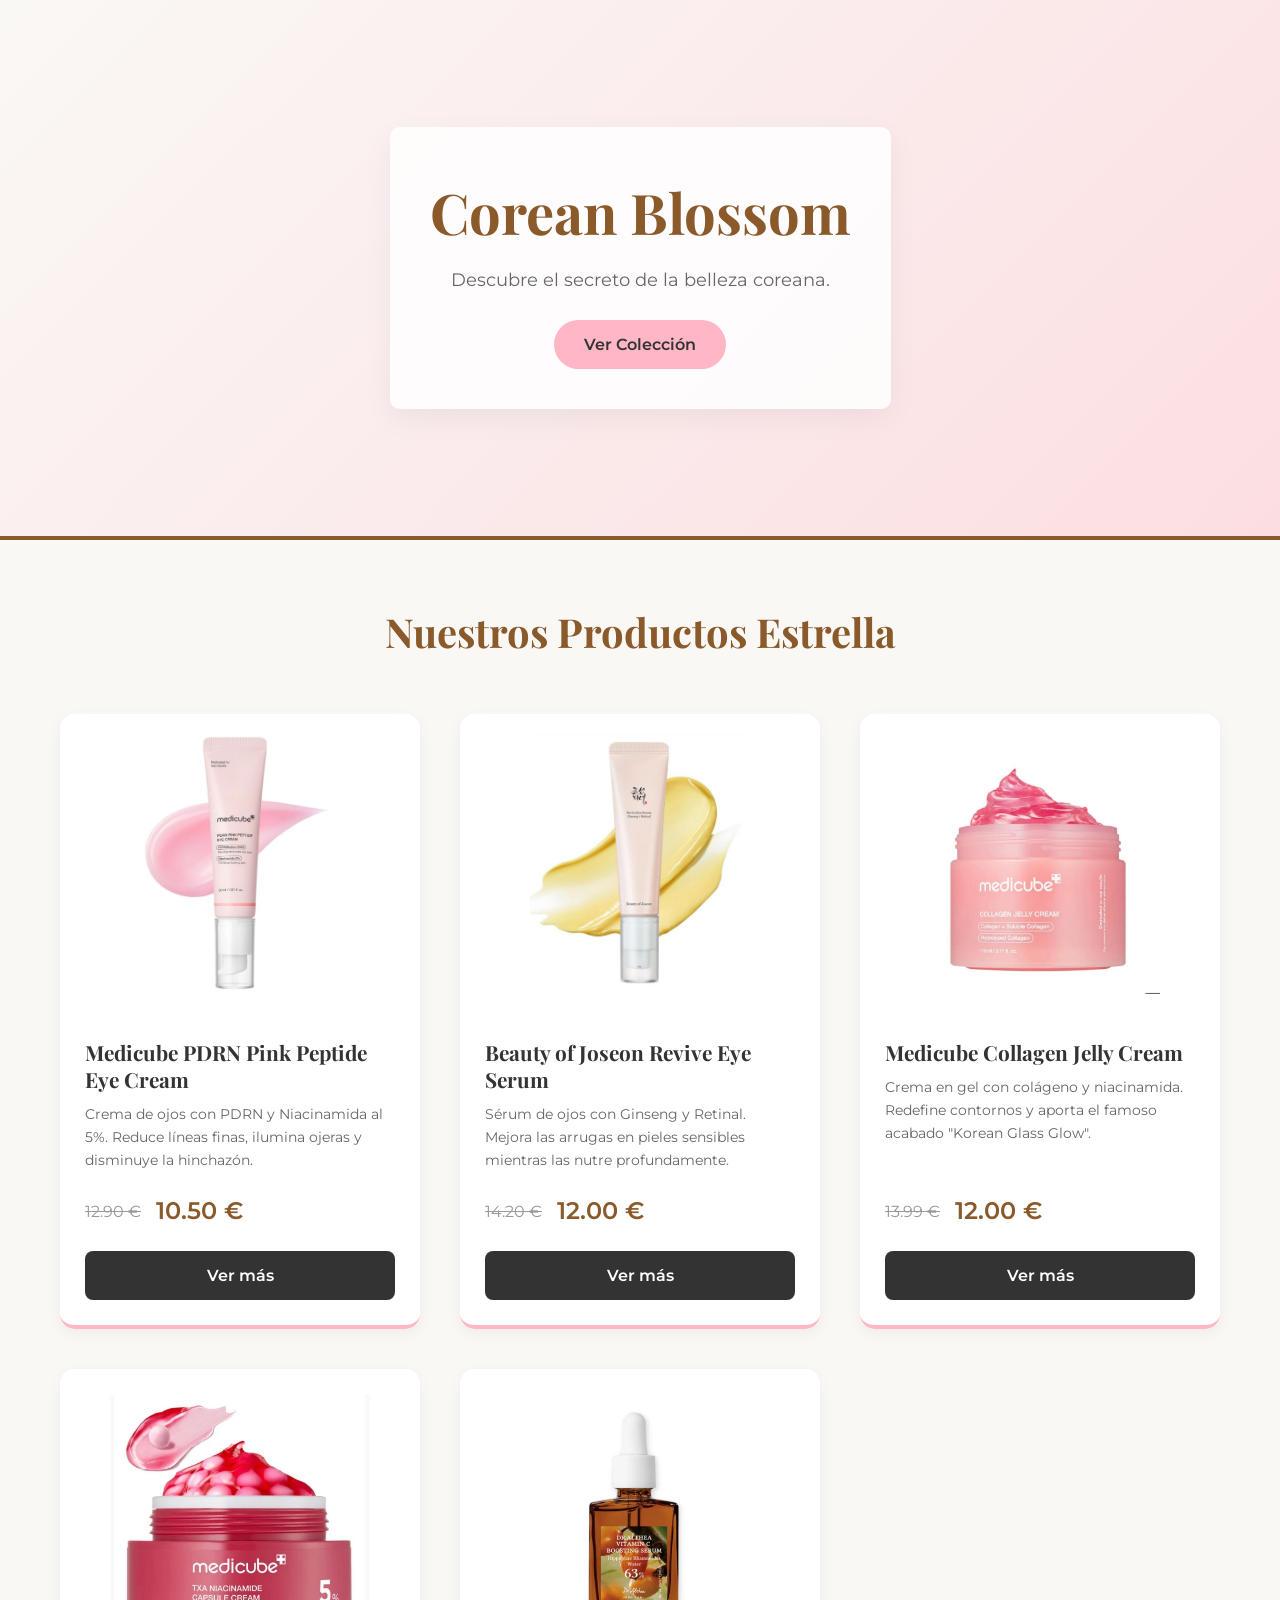
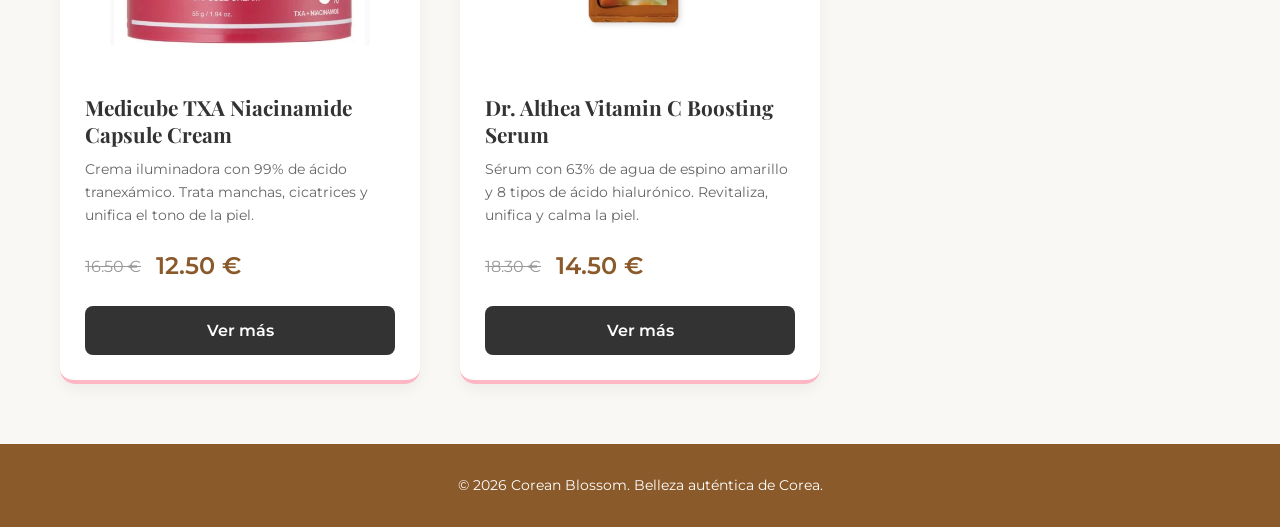
==== commit 23498e46: "Update index.html" ====
--- a/index.html
+++ b/index.html
@@ -12,7 +12,7 @@
     <header class="hero">
         <div class="hero-content">
             <h1>Corean Blossom</h1>
-            <p>Descubre el secreto de la belleza coreana. Inspirado en la calma de los cerezos en flor y la calidez de la madera.</p>
+            <p>Descubre el secreto de la belleza coreana.</p>
             <a href="#productos" class="btn-primary">Ver Colección</a>
         </div>
     </header>
@@ -31,8 +31,8 @@
                     <h3>Medicube PDRN Pink Peptide Eye Cream</h3>
                     <p class="description">Crema de ojos con PDRN y Niacinamida al 5%. Reduce líneas finas, ilumina ojeras y disminuye la hinchazón.</p>
                     <div class="price-container">
-                        <span class="old-price">15.99 €</span>
-                        <span class="new-price">12.50 €</span>
+                        <span class="old-price">12.90 €</span>
+                        <span class="new-price">10.50 €</span>
                     </div>
                     <a href="product-1.html" class="btn-more">Ver más</a>
                 </div>
@@ -47,8 +47,8 @@
                     <h3>Beauty of Joseon Revive Eye Serum</h3>
                     <p class="description">Sérum de ojos con Ginseng y Retinal. Mejora las arrugas en pieles sensibles mientras las nutre profundamente.</p>
                     <div class="price-container">
-                        <span class="old-price">15.99 €</span>
-                        <span class="new-price">12.50 €</span>
+                        <span class="old-price">14.20 €</span>
+                        <span class="new-price">12.00 €</span>
                     </div>
                     <a href="product-2.html" class="btn-more">Ver más</a>
                 </div>
@@ -63,8 +63,8 @@
                     <h3>Medicube Collagen Jelly Cream</h3>
                     <p class="description">Crema en gel con colágeno y niacinamida. Redefine contornos y aporta el famoso acabado "Korean Glass Glow".</p>
                     <div class="price-container">
-                        <span class="old-price">15.99 €</span>
-                        <span class="new-price">12.50 €</span>
+                        <span class="old-price">13.99 €</span>
+                        <span class="new-price">12.00 €</span>
                     </div>
                     <a href="product-3.html" class="btn-more">Ver más</a>
                 </div>
@@ -79,7 +79,7 @@
                     <h3>Medicube TXA Niacinamide Capsule Cream</h3>
                     <p class="description">Crema iluminadora con 99% de ácido tranexámico. Trata manchas, cicatrices y unifica el tono de la piel.</p>
                     <div class="price-container">
-                        <span class="old-price">15.99 €</span>
+                        <span class="old-price">16.50 €</span>
                         <span class="new-price">12.50 €</span>
                     </div>
                     <a href="product-4.html" class="btn-more">Ver más</a>
@@ -95,8 +95,8 @@
                     <h3>Dr. Althea Vitamin C Boosting Serum</h3>
                     <p class="description">Sérum con 63% de agua de espino amarillo y 8 tipos de ácido hialurónico. Revitaliza, unifica y calma la piel.</p>
                     <div class="price-container">
-                        <span class="old-price">15.99 €</span>
-                        <span class="new-price">12.50 €</span>
+                        <span class="old-price">18.30 €</span>
+                        <span class="new-price">14.50 €</span>
                     </div>
                     <a href="product-5.html" class="btn-more">Ver más</a>
                 </div>
--- a/style.css
+++ b/style.css
@@ -14,7 +14,7 @@
 body { font-family: 'Montserrat', sans-serif; background-color: var(--bg-color); color: var(--text-main); line-height: 1.6; }
 h1, h2, h3 { font-family: 'Playfair Display', serif; }
 
-/* --- Hero --- */
+/* --- Hero (Página Principal) --- */
 .hero {
     background: linear-gradient(135deg, rgba(250, 248, 245, 0.9) 0%, rgba(255, 183, 197, 0.4) 100%), url('https://images.unsplash.com/photo-1522383225653-ed111181a951?ixlib=rb-4.0.3&auto=format&fit=crop&w=1920&q=80') center/cover;
     height: 60vh; display: flex; align-items: center; justify-content: center; text-align: center; padding: 20px; border-bottom: 4px solid var(--wood-color);
@@ -25,12 +25,11 @@
 .btn-primary { display: inline-block; background-color: var(--cherry-blossom); color: var(--text-main); padding: 12px 30px; text-decoration: none; border-radius: 30px; font-weight: 600; transition: all 0.3s ease; }
 .btn-primary:hover { background-color: var(--cherry-dark); transform: translateY(-3px); }
 
-/* --- Contenedor y Grid --- */
+/* --- Grid de Productos (Página Principal) --- */
 .container { max-width: 1200px; margin: 60px auto; padding: 0 20px; }
 .section-title { text-align: center; font-size: 2.5rem; color: var(--wood-color); margin-bottom: 50px; }
 .product-grid { display: grid; grid-template-columns: repeat(auto-fit, minmax(300px, 1fr)); gap: 40px; }
 
-/* --- Tarjetas --- */
 .product-card { background-color: var(--white); border-radius: 15px; overflow: hidden; box-shadow: 0 5px 15px rgba(0,0,0,0.05); transition: transform 0.3s ease, box-shadow 0.3s ease; border-bottom: 4px solid var(--cherry-blossom); display: flex; flex-direction: column; }
 .product-card:hover { transform: translateY(-10px); box-shadow: 0 15px 30px rgba(139, 90, 43, 0.15); }
 .image-container { height: 300px; padding: 20px; display: flex; align-items: center; justify-content: center; background-color: #fff; }
@@ -42,112 +41,112 @@
 .price-container { display: flex; align-items: center; gap: 15px; margin-bottom: 20px; }
 .old-price { text-decoration: line-through; color: #999; font-size: 1rem; }
 .new-price { font-size: 1.5rem; font-weight: 600; color: var(--wood-color); }
-.btn-buy { width: 100%; background-color: var(--text-main); color: var(--white); border: none; padding: 12px; font-family: 'Montserrat', sans-serif; font-weight: 600; border-radius: 8px; cursor: pointer; transition: background-color 0.3s ease; }
-.btn-buy:hover { background-color: var(--wood-color); }
 
-/* --- Estilos del Modal (Pop-up) --- */
-.modal {
-    display: none; /* Oculto por defecto */
-    position: fixed;
-    z-index: 1000;
-    left: 0;
-    top: 0;
+/* --- Botón Ver Más --- */
+.btn-more {
+    display: block;
+    text-align: center;
     width: 100%;
-    height: 100%;
-    background-color: rgba(0, 0, 0, 0.6); /* Fondo oscuro semitransparente */
-    backdrop-filter: blur(5px); /* Efecto borroso moderno */
+    background-color: var(--text-main);
+    color: var(--white);
+    text-decoration: none;
+    padding: 12px;
+    font-family: 'Montserrat', sans-serif;
+    font-weight: 600;
+    border-radius: 8px;
+    transition: background-color 0.3s ease;
+}
+.btn-more:hover { background-color: var(--wood-color); }
+
+/* ========================================== */
+/* --- ESTILOS DE LA PÁGINA DE PRODUCTO --- */
+/* ========================================== */
+
+/* Cabecera simple para las páginas de detalle */
+.simple-header {
+    display: flex;
+    justify-content: space-between;
     align-items: center;
-    justify-content: center;
-    padding: 20px;
+    padding: 20px 40px;
+    background-color: var(--white);
+    border-bottom: 2px solid var(--cherry-blossom);
 }
+.logo { font-family: 'Playfair Display', serif; font-size: 1.5rem; font-weight: 600; color: var(--wood-color); text-decoration: none; }
+.btn-back { text-decoration: none; color: var(--text-main); font-weight: 600; transition: color 0.3s; }
+.btn-back:hover { color: var(--cherry-dark); }
 
-.modal-content {
+/* Contenedor del detalle */
+.product-detail-container {
+    max-width: 1000px;
+    margin: 60px auto;
+    padding: 40px;
     background-color: var(--white);
     border-radius: 15px;
-    width: 100%;
-    max-width: 900px;
-    max-height: 90vh;
-    overflow-y: auto; /* Permite scroll si los ingredientes son muy largos */
-    position: relative;
-    box-shadow: 0 20px 50px rgba(0,0,0,0.3);
-    animation: fadeIn 0.4s ease;
-}
-
-@keyframes fadeIn {
-    from { opacity: 0; transform: translateY(-20px); }
-    to { opacity: 1; transform: translateY(0); }
-}
-
-.close-btn {
-    position: sticky;
-    top: 15px;
-    float: right;
-    margin-right: 20px;
-    font-size: 2rem;
-    color: var(--wood-color);
-    cursor: pointer;
-    z-index: 10;
-    background: white;
-    border-radius: 50%;
-    width: 40px;
-    height: 40px;
+    box-shadow: 0 10px 30px rgba(0,0,0,0.05);
     display: flex;
-    align-items: center;
-    justify-content: center;
-    box-shadow: 0 2px 10px rgba(0,0,0,0.1);
-    transition: 0.3s;
-}
-
-.close-btn:hover { color: var(--cherry-dark); transform: scale(1.1); }
-
-.modal-body {
-    padding: 40px;
-    display: flex;
-    gap: 30px;
+    gap: 50px;
     align-items: flex-start;
 }
 
-.modal-img {
-    width: 40%;
-    max-width: 300px;
+/* Imagen del detalle */
+.detail-image {
+    width: 45%;
+    background-color: #faf8f5;
+    padding: 20px;
+    border-radius: 15px;
+    display: flex;
+    justify-content: center;
+    align-items: center;
+}
+.detail-image img {
+    max-width: 100%;
+    max-height: 500px;
     object-fit: contain;
-    border-radius: 10px;
-    background-color: #faf8f5;
-    padding: 10px;
 }
 
-.modal-text {
-    width: 60%;
+/* Información del detalle */
+.detail-info {
+    width: 55%;
 }
 
-.modal-text h2 {
+.detail-info h1 {
+    font-size: 2.2rem;
     color: var(--wood-color);
-    font-size: 2rem;
     margin-bottom: 15px;
-    border-bottom: 2px solid var(--cherry-blossom);
-    padding-bottom: 10px;
+    line-height: 1.2;
 }
 
-.modal-text p {
-    margin-bottom: 15px;
-    font-size: 0.95rem;
+.detail-price {
+    display: flex;
+    align-items: center;
+    gap: 15px;
+    margin-bottom: 30px;
+    border-bottom: 2px solid var(--cherry-blossom);
+    padding-bottom: 20px;
 }
 
-.ingredients {
-    font-size: 0.8rem !important;
+.detail-info h2 {
+    font-size: 1.4rem;
+    color: var(--text-main);
+    margin-top: 25px;
+    margin-bottom: 10px;
+}
+
+.detail-info p {
+    font-size: 1rem;
     color: var(--text-light);
+    margin-bottom: 15px;
+    text-align: justify;
+}
+
+/* Texto de ingredientes */
+.ingredients-text {
+    font-size: 0.85rem !important;
     background-color: var(--bg-color);
     padding: 15px;
     border-radius: 8px;
-    border-left: 4px solid var(--cherry-blossom);
-}
-
-.modal-price {
-    font-size: 1.8rem;
-    font-weight: 600;
-    color: var(--wood-color);
-    margin-top: 20px;
-    text-align: right;
+    border-left: 4px solid var(--wood-color);
+    line-height: 1.5;
 }
 
 /* --- Footer --- */
@@ -157,9 +156,14 @@
 @media (max-width: 768px) {
     .hero h1 { font-size: 2.5rem; }
     .section-title { font-size: 2rem; }
-    .modal-body { flex-direction: column; align-items: center; padding: 20px; }
-    .modal-img { width: 80%; max-width: 200px; }
-    .modal-text { width: 100%; }
-    .modal-text h2 { font-size: 1.5rem; }
-    .close-btn { top: 10px; right: 10px; margin-right: 0; }
+    
+    .product-detail-container {
+        flex-direction: column;
+        padding: 20px;
+        margin: 30px 20px;
+    }
+    .detail-image, .detail-info {
+        width: 100%;
+    }
+    .simple-header { flex-direction: column; gap: 15px; padding: 20px; }
 }
